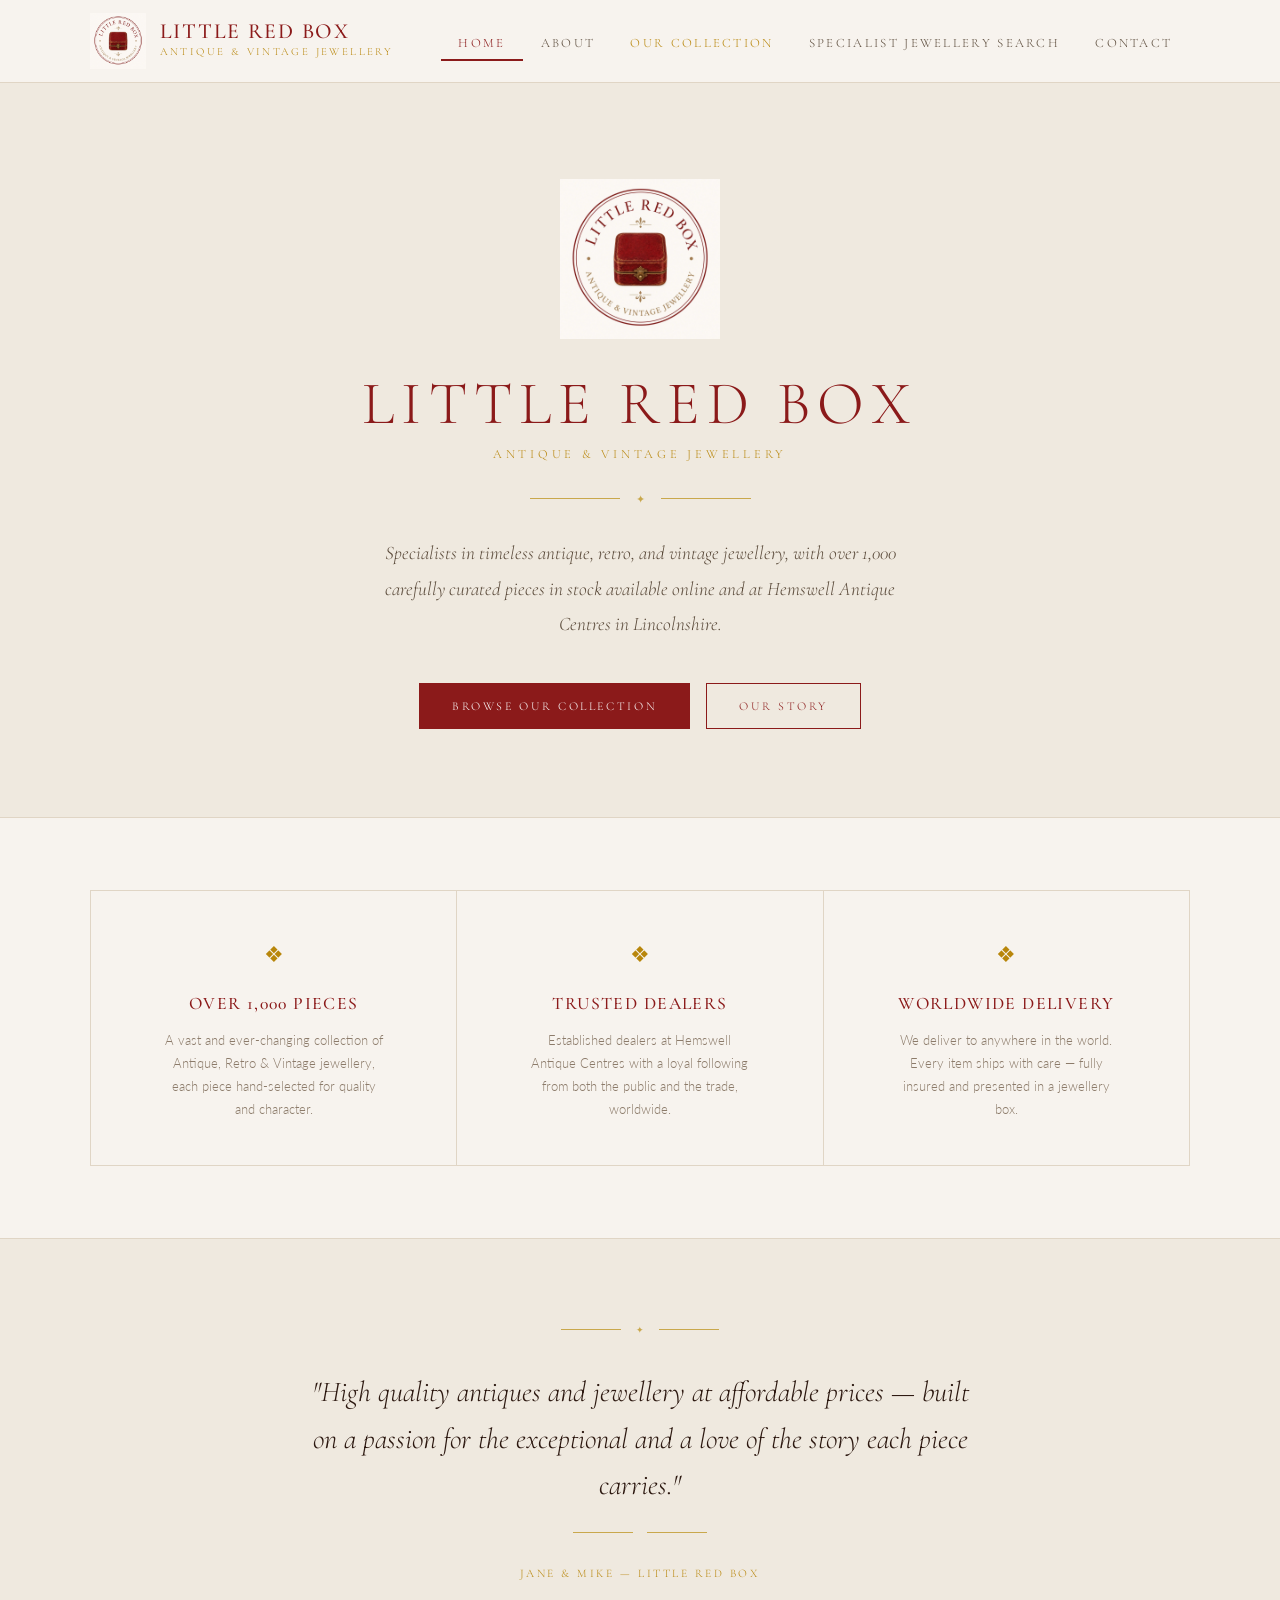
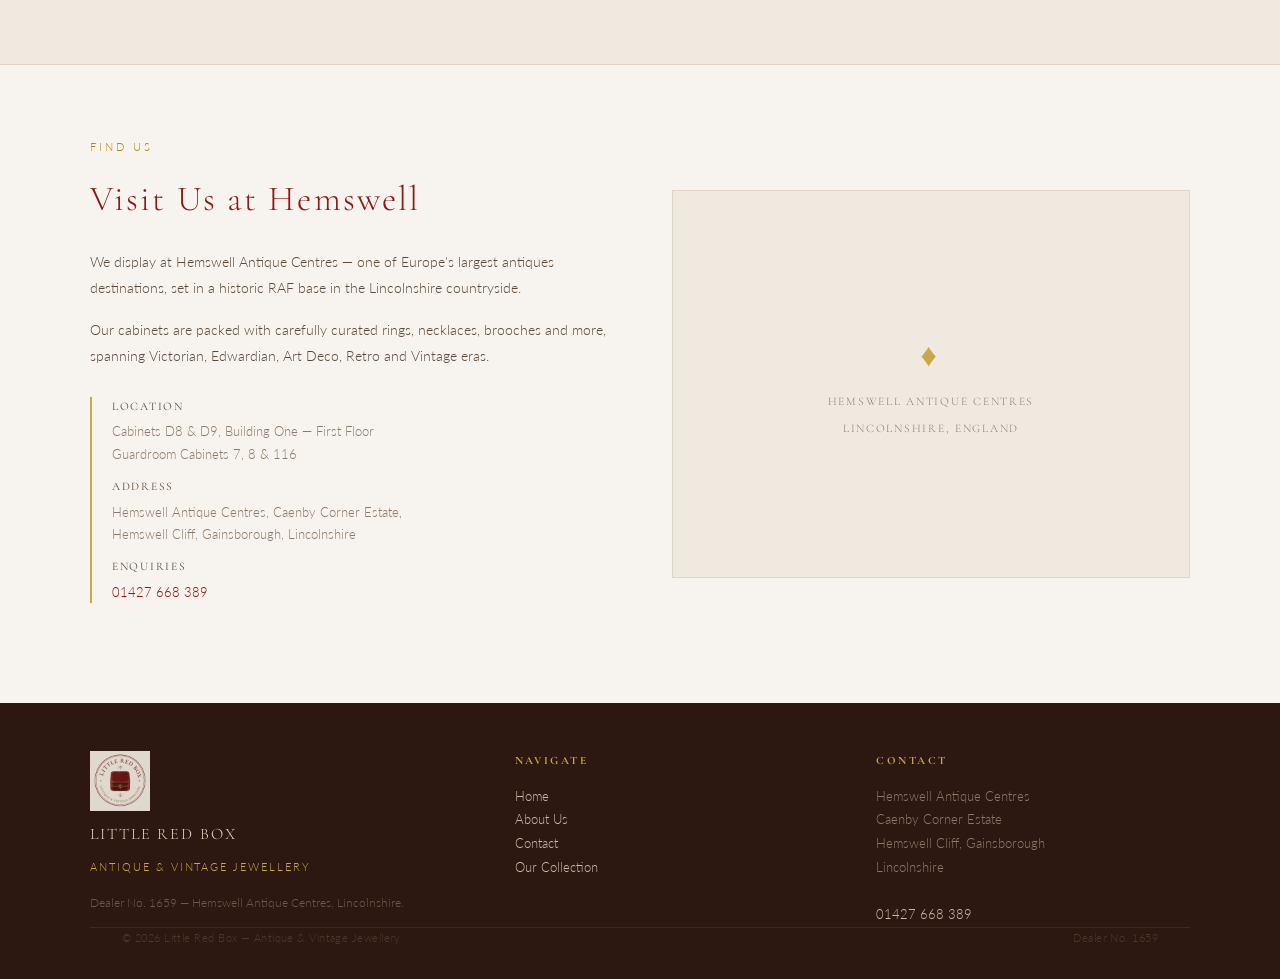
==== index.html @ 343668e8 "Add Our Collection page and update nav links Adds collection.html as an intermediate page that links" ====
<!DOCTYPE html>
<html lang="en">
<head>
  <meta charset="UTF-8">
  <meta name="viewport" content="width=device-width, initial-scale=1.0">
  <title>Little Red Box — Antique &amp; Vintage Jewellery</title>
  <link rel="preconnect" href="https://fonts.googleapis.com">
  <link rel="preconnect" href="https://fonts.gstatic.com" crossorigin>
  <link href="https://fonts.googleapis.com/css2?family=Cormorant+Garamond:ital,wght@0,300;0,400;0,500;0,600;1,300;1,400;1,500&family=Lato:wght@300;400&display=swap" rel="stylesheet">
  <link rel="stylesheet" href="styles.css">
  <style>
    /* ── HOME-SPECIFIC ── */
    .hero {
      background-color: var(--parchment);
      border-bottom: 1px solid var(--border);
      text-align: center;
      padding: 6rem 2rem 5.5rem;
      display: flex;
      flex-direction: column;
      align-items: center;
    }

    .hero-logo {
      height: 160px;
      width: 160px;
      object-fit: contain;
      margin-bottom: 2rem;
    }

    .hero h1 {
      font-family: 'Cormorant Garamond', serif;
      font-size: clamp(2.2rem, 6vw, 3.8rem);
      font-weight: 300;
      color: var(--crimson);
      letter-spacing: 0.12em;
      text-transform: uppercase;
      line-height: 1.1;
      margin-bottom: 0.4rem;
    }

    .hero-sub {
      font-family: 'Cormorant Garamond', serif;
      font-size: 0.78rem;
      letter-spacing: 0.3em;
      text-transform: uppercase;
      color: var(--gold);
      margin-bottom: 1.5rem;
    }

    .hero-ornament {
      display: flex;
      align-items: center;
      gap: 1rem;
      color: var(--gold-l);
      margin-bottom: 1.75rem;
    }

    .hero-ornament::before,
    .hero-ornament::after {
      content: '';
      display: block;
      width: 90px;
      height: 1px;
      background-color: var(--gold-l);
    }

    .hero-ornament span { font-size: 0.7rem; }

    .hero-lead {
      font-family: 'Cormorant Garamond', serif;
      font-style: italic;
      font-size: clamp(1.05rem, 2.5vw, 1.2rem);
      color: var(--text-mid);
      max-width: 520px;
      line-height: 1.85;
      margin-bottom: 2.5rem;
    }

    .hero-cta {
      display: flex;
      gap: 1rem;
      flex-wrap: wrap;
      justify-content: center;
    }

    /* ── PILLARS ── */
    .pillars {
      padding: 4.5rem 2rem;
      border-bottom: 1px solid var(--border);
    }

    .pillars-grid {
      max-width: 1100px;
      margin: 0 auto;
      display: grid;
      grid-template-columns: repeat(3, 1fr);
      gap: 1px;
      background-color: var(--border);
      border: 1px solid var(--border);
    }

    .pillar {
      background-color: var(--cream);
      text-align: center;
      padding: 2.75rem 2rem;
    }

    .pillar-icon {
      font-size: 1.4rem;
      color: var(--gold);
      margin-bottom: 1rem;
      display: block;
    }

    .pillar h3 {
      font-family: 'Cormorant Garamond', serif;
      font-size: 1.1rem;
      font-weight: 500;
      letter-spacing: 0.08em;
      text-transform: uppercase;
      color: var(--crimson);
      margin-bottom: 0.6rem;
    }

    .pillar p {
      font-size: 0.82rem;
      color: var(--text-light);
      line-height: 1.75;
      max-width: 220px;
      margin: 0 auto;
    }

    /* ── QUOTE ── */
    .quote-section {
      padding: 5rem 2rem;
      text-align: center;
      background-color: var(--parchment);
      border-bottom: 1px solid var(--border);
    }

    .quote-section blockquote {
      font-family: 'Cormorant Garamond', serif;
      font-style: italic;
      font-size: clamp(1.3rem, 3vw, 1.8rem);
      font-weight: 300;
      color: var(--text-dark);
      max-width: 680px;
      margin: 0 auto 1.25rem;
      line-height: 1.6;
    }

    .quote-section cite {
      font-family: 'Cormorant Garamond', serif;
      font-size: 0.72rem;
      letter-spacing: 0.22em;
      text-transform: uppercase;
      color: var(--gold);
      font-style: normal;
    }

    /* ── VISIT ── */
    .visit-section {
      padding: 4.5rem 2rem;
    }

    .visit-inner {
      max-width: 1100px;
      margin: 0 auto;
      display: grid;
      grid-template-columns: 1fr 1fr;
      gap: 4rem;
      align-items: center;
    }

    .visit-text .eyebrow {
      font-size: 0.68rem;
      letter-spacing: 0.28em;
      text-transform: uppercase;
      color: var(--gold);
      margin-bottom: 0.75rem;
    }

    .visit-text h2 {
      font-family: 'Cormorant Garamond', serif;
      font-size: clamp(1.6rem, 3vw, 2.2rem);
      font-weight: 300;
      color: var(--crimson);
      letter-spacing: 0.06em;
      margin-bottom: 1.25rem;
    }

    .visit-text p {
      font-size: 0.88rem;
      color: var(--text-mid);
      line-height: 1.85;
      margin-bottom: 1rem;
    }

    .visit-text p:last-of-type { margin-bottom: 1.75rem; }

    .visit-details {
      border-left: 2px solid var(--gold-l);
      padding-left: 1.25rem;
      margin-top: 1.5rem;
    }

    .visit-details p {
      font-size: 0.82rem;
      color: var(--text-light);
      margin-bottom: 0;
      line-height: 1.7;
    }

    .visit-details strong {
      font-weight: 400;
      color: var(--text-mid);
      display: block;
      font-family: 'Cormorant Garamond', serif;
      font-size: 0.72rem;
      letter-spacing: 0.15em;
      text-transform: uppercase;
      margin-bottom: 0.25rem;
    }

    .visit-map-placeholder {
      background-color: var(--parchment);
      border: 1px solid var(--border);
      aspect-ratio: 4 / 3;
      display: flex;
      flex-direction: column;
      align-items: center;
      justify-content: center;
      gap: 0.5rem;
    }

    .visit-map-placeholder span {
      font-family: 'Cormorant Garamond', serif;
      font-size: 0.72rem;
      letter-spacing: 0.15em;
      text-transform: uppercase;
      color: var(--text-light);
    }

    .visit-map-placeholder .map-icon { font-size: 2rem; color: var(--gold-l); }

    @media (max-width: 820px) {
      .pillars-grid { grid-template-columns: 1fr; }
      .visit-inner { grid-template-columns: 1fr; gap: 2rem; }
    }
  </style>
</head>
<body>

  <!-- ══ HEADER ══ -->
  <header class="site-header">
    <div class="header-inner">
      <a href="index.html" class="header-logo">
        <img src="assets/logo.png" alt="Little Red Box">
        <div class="header-logo-text">
          <span class="brand">Little Red Box</span>
          <span class="tagline">Antique &amp; Vintage Jewellery</span>
        </div>
      </a>
      <nav>
        <ul class="header-nav">
          <li><a href="index.html" class="active">Home</a></li>
          <li><a href="about.html">About</a></li>
          <li><a href="collection.html" class="nav-collection">Our Collection</a></li>
          <li><a href="search.html">Specialist Jewellery Search</a></li>
          <li><a href="contact.html">Contact</a></li>
        </ul>
      </nav>
    </div>
  </header>

  <!-- ══ MAIN ══ -->
  <main>

    <!-- Hero -->
    <section class="hero">
      <img src="assets/logo.png" alt="Little Red Box" class="hero-logo">
      <h1>Little Red Box</h1>
      <p class="hero-sub">Antique &amp; Vintage Jewellery</p>
      <div class="hero-ornament"><span>&#10022;</span></div>
      <p class="hero-lead">Specialists in timeless antique, retro, and vintage jewellery, with over 1,000 carefully curated pieces in stock available online and at Hemswell Antique Centres in Lincolnshire.</p>
      <div class="hero-cta">
        <a href="https://www.hemswell-antiques.com/dealers/j-a-m-antiques-and-j-a-m-jewellery.html" target="_blank" rel="noopener" class="btn btn-primary">Browse Our Collection</a>
        <a href="about.html" class="btn btn-outline">Our Story</a>
      </div>
    </section>

    <!-- Pillars -->
    <section class="pillars">
      <div class="pillars-grid">
        <div class="pillar">
          <span class="pillar-icon">&#10070;</span>
          <h3>Over 1,000 Pieces</h3>
          <p>A vast and ever-changing collection of Antique, Retro &amp; Vintage jewellery, each piece hand-selected for quality and character.</p>
        </div>
        <div class="pillar">
          <span class="pillar-icon">&#10070;</span>
          <h3>Trusted Dealers</h3>
          <p>Established dealers at Hemswell Antique Centres with a loyal following from both the public and the trade, worldwide.</p>
        </div>
        <div class="pillar">
          <span class="pillar-icon">&#10070;</span>
          <h3>Worldwide Delivery</h3>
          <p>We deliver to anywhere in the world. Every item ships with care — fully insured and presented in a jewellery box.</p>
        </div>
      </div>
    </section>

    <!-- Quote -->
    <section class="quote-section">
      <div class="ornament" style="margin-bottom:2rem;"><span>&#10022;</span></div>
      <blockquote>"High quality antiques and jewellery at affordable prices — built on a passion for the exceptional and a love of the story each piece carries."</blockquote>
      <div class="ornament" style="margin:1.5rem auto;"></div>
      <cite>Jane &amp; Mike — Little Red Box</cite>
    </section>

    <!-- Visit -->
    <section class="visit-section">
      <div class="visit-inner">
        <div class="visit-text">
          <p class="eyebrow">Find Us</p>
          <h2>Visit Us at Hemswell</h2>
          <p>We display at Hemswell Antique Centres — one of Europe's largest antiques destinations, set in a historic RAF base in the Lincolnshire countryside.</p>
          <p>Our cabinets are packed with carefully curated rings, necklaces, brooches and more, spanning Victorian, Edwardian, Art Deco, Retro and Vintage eras.</p>
          <div class="visit-details">
            <p><strong>Location</strong>Cabinets D8 &amp; D9, Building One — First Floor<br>Guardroom Cabinets 7, 8 &amp; 116</p>
            <p style="margin-top:0.75rem;"><strong>Address</strong>Hemswell Antique Centres, Caenby Corner Estate,<br>Hemswell Cliff, Gainsborough, Lincolnshire</p>
            <p style="margin-top:0.75rem;"><strong>Enquiries</strong><a href="tel:01427668389" style="color:var(--crimson);text-decoration:none;">01427 668 389</a></p>
          </div>
        </div>
        <div class="visit-map-placeholder">
          <span class="map-icon">&#9830;</span>
          <span>Hemswell Antique Centres</span>
          <span>Lincolnshire, England</span>
        </div>
      </div>
    </section>

  </main>

  <!-- ══ FOOTER ══ -->
  <footer class="site-footer">
    <div class="footer-inner">
      <div class="footer-logo-col">
        <img src="assets/logo.png" alt="Little Red Box">
        <span class="f-brand">Little Red Box</span>
        <span class="f-tag">Antique &amp; Vintage Jewellery</span>
        <p class="f-copy">Dealer No. 1659 — Hemswell Antique Centres, Lincolnshire.</p>
      </div>
      <div class="footer-col">
        <h4>Navigate</h4>
        <p>
          <a href="index.html">Home</a><br>
          <a href="about.html">About Us</a><br>
          <a href="contact.html">Contact</a><br>
          <a href="collection.html">Our Collection</a>
        </p>
      </div>
      <div class="footer-col">
        <h4>Contact</h4>
        <address>
          Hemswell Antique Centres<br>
          Caenby Corner Estate<br>
          Hemswell Cliff, Gainsborough<br>
          Lincolnshire<br><br>
          <a href="tel:01427668389">01427 668 389</a>
        </address>
      </div>
    </div>
    <div class="footer-bottom container">
      <span>© 2026 Little Red Box — Antique &amp; Vintage Jewellery</span>
      <span>Dealer No. 1659</span>
    </div>
  </footer>

</body>
</html>
---- styles.css ----
/* ─── RESET & TOKENS ──────────────────────────────── */
*, *::before, *::after { box-sizing: border-box; margin: 0; padding: 0; }

:root {
  --crimson:    #8B1A1A;
  --crimson-d:  #6A1212;
  --gold:       #B8860B;
  --gold-l:     #C9A84C;
  --cream:      #F7F3EE;
  --parchment:  #EFE9DF;
  --card-bg:    #FDFAF6;
  --border:     #E0D5C5;
  --text-dark:  #2C1810;
  --text-mid:   #5A4A3A;
  --text-light: #8C7B6A;
}

html { scroll-behavior: smooth; }

body {
  font-family: 'Lato', sans-serif;
  font-weight: 300;
  background-color: var(--cream);
  color: var(--text-dark);
  line-height: 1.7;
  min-height: 100vh;
  display: flex;
  flex-direction: column;
}

main { flex: 1; }

/* ─── HEADER ──────────────────────────────────────── */
.site-header {
  background-color: var(--cream);
  border-bottom: 1px solid var(--border);
  position: sticky;
  top: 0;
  z-index: 100;
  padding: 0 2rem;
}

.header-inner {
  max-width: 1100px;
  margin: 0 auto;
  display: flex;
  align-items: center;
  justify-content: space-between;
  gap: 2rem;
  padding: 0.8rem 0;
}

.header-logo {
  display: flex;
  align-items: center;
  gap: 0.85rem;
  text-decoration: none;
  flex-shrink: 0;
}

.header-logo img {
  height: 56px;
  width: 56px;
  object-fit: contain;
}

.header-logo-text .brand {
  display: block;
  font-family: 'Cormorant Garamond', serif;
  font-size: 1.35rem;
  font-weight: 500;
  letter-spacing: 0.08em;
  color: var(--crimson);
  text-transform: uppercase;
  line-height: 1.1;
}

.header-logo-text .tagline {
  display: block;
  font-family: 'Cormorant Garamond', serif;
  font-size: 0.68rem;
  letter-spacing: 0.22em;
  color: var(--gold);
  text-transform: uppercase;
}

.header-nav {
  display: flex;
  list-style: none;
  gap: 0;
}

.header-nav a {
  font-family: 'Cormorant Garamond', serif;
  font-size: 0.8rem;
  letter-spacing: 0.18em;
  text-transform: uppercase;
  color: var(--text-mid);
  text-decoration: none;
  padding: 0.5rem 1.1rem;
  border-bottom: 2px solid transparent;
  transition: color 0.2s, border-color 0.2s;
  white-space: nowrap;
}

.header-nav a:hover,
.header-nav a.active {
  color: var(--crimson);
  border-bottom-color: var(--crimson);
}

.header-nav a.nav-collection {
  color: var(--gold);
}

.header-nav a.nav-collection:hover {
  color: var(--crimson);
  border-bottom-color: var(--crimson);
}

/* ─── PAGE HEADER (inner pages) ───────────────────── */
.page-header {
  background-color: var(--parchment);
  border-bottom: 1px solid var(--border);
  text-align: center;
  padding: 3.5rem 2rem 3rem;
}

.page-header .eyebrow {
  font-size: 0.68rem;
  letter-spacing: 0.28em;
  text-transform: uppercase;
  color: var(--gold);
  margin-bottom: 0.6rem;
}

.page-header h1 {
  font-family: 'Cormorant Garamond', serif;
  font-size: clamp(1.8rem, 4vw, 2.8rem);
  font-weight: 300;
  color: var(--crimson);
  letter-spacing: 0.08em;
  text-transform: uppercase;
  margin-bottom: 0.75rem;
}

.ornament {
  display: flex;
  align-items: center;
  justify-content: center;
  gap: 0.9rem;
  color: var(--gold-l);
  margin: 0.25rem 0;
}

.ornament::before,
.ornament::after {
  content: '';
  display: block;
  width: 60px;
  height: 1px;
  background-color: var(--gold-l);
}

.ornament span { font-size: 0.55rem; letter-spacing: 0.05em; }

/* ─── FOOTER ──────────────────────────────────────── */
.site-footer {
  background-color: var(--text-dark);
  color: #C9BAA8;
  padding: 3rem 2rem 2rem;
  margin-top: auto;
}

.footer-inner {
  max-width: 1100px;
  margin: 0 auto;
  display: grid;
  grid-template-columns: 1.2fr 1fr 1fr;
  gap: 3rem;
}

.footer-logo-col { display: flex; flex-direction: column; gap: 0.6rem; }

.footer-logo-col img {
  height: 60px;
  width: 60px;
  object-fit: contain;
  filter: brightness(0.85) sepia(0.15);
}

.footer-logo-col .f-brand {
  font-family: 'Cormorant Garamond', serif;
  font-size: 1rem;
  letter-spacing: 0.12em;
  text-transform: uppercase;
  color: #E8D8C4;
}

.footer-logo-col .f-tag {
  font-size: 0.68rem;
  letter-spacing: 0.18em;
  text-transform: uppercase;
  color: var(--gold-l);
}

.footer-logo-col .f-copy {
  font-size: 0.78rem;
  color: #6A5A4A;
  margin-top: 0.4rem;
  line-height: 1.7;
}

.footer-col h4 {
  font-family: 'Cormorant Garamond', serif;
  font-size: 0.7rem;
  letter-spacing: 0.22em;
  text-transform: uppercase;
  color: var(--gold-l);
  margin-bottom: 0.9rem;
}

.footer-col p,
.footer-col address {
  font-style: normal;
  font-size: 0.8rem;
  line-height: 1.85;
  color: #8A7A6A;
}

.footer-col a {
  color: #C9BAA8;
  text-decoration: none;
  transition: color 0.2s;
}

.footer-col a:hover { color: var(--gold-l); }

.footer-bottom {
  max-width: 1100px;
  margin: 2rem auto 0;
  padding-top: 1.25rem;
  border-top: 1px solid #3A2A1A;
  display: flex;
  align-items: center;
  justify-content: space-between;
  font-size: 0.7rem;
  color: #4A3A2A;
  letter-spacing: 0.04em;
}

/* ─── UTILITIES ───────────────────────────────────── */
.container {
  max-width: 1100px;
  margin: 0 auto;
  padding: 0 2rem;
}

.btn {
  display: inline-block;
  font-family: 'Cormorant Garamond', serif;
  font-size: 0.75rem;
  letter-spacing: 0.22em;
  text-transform: uppercase;
  text-decoration: none;
  padding: 0.75rem 2rem;
  border: 1px solid currentColor;
  transition: background 0.25s, color 0.25s;
  cursor: pointer;
}

.btn-primary {
  color: #fff;
  background-color: var(--crimson);
  border-color: var(--crimson);
}

.btn-primary:hover {
  background-color: var(--crimson-d);
  border-color: var(--crimson-d);
}

.btn-outline {
  color: var(--crimson);
  background-color: transparent;
  border-color: var(--crimson);
}

.btn-outline:hover {
  background-color: var(--crimson);
  color: #fff;
}

.btn-gold {
  color: var(--gold);
  background-color: transparent;
  border-color: var(--gold-l);
}

.btn-gold:hover {
  background-color: var(--gold);
  color: #fff;
  border-color: var(--gold);
}

/* ─── RESPONSIVE ──────────────────────────────────── */
@media (max-width: 820px) {
  .footer-inner { grid-template-columns: 1fr 1fr; }
}

@media (max-width: 600px) {
  .header-inner { flex-wrap: wrap; gap: 0.75rem; }
  .header-nav { overflow-x: auto; width: 100%; }
  .header-nav a { padding: 0.4rem 0.75rem; font-size: 0.72rem; }
  .footer-inner { grid-template-columns: 1fr; gap: 2rem; }
  .footer-bottom { flex-direction: column; gap: 0.5rem; text-align: center; }
}
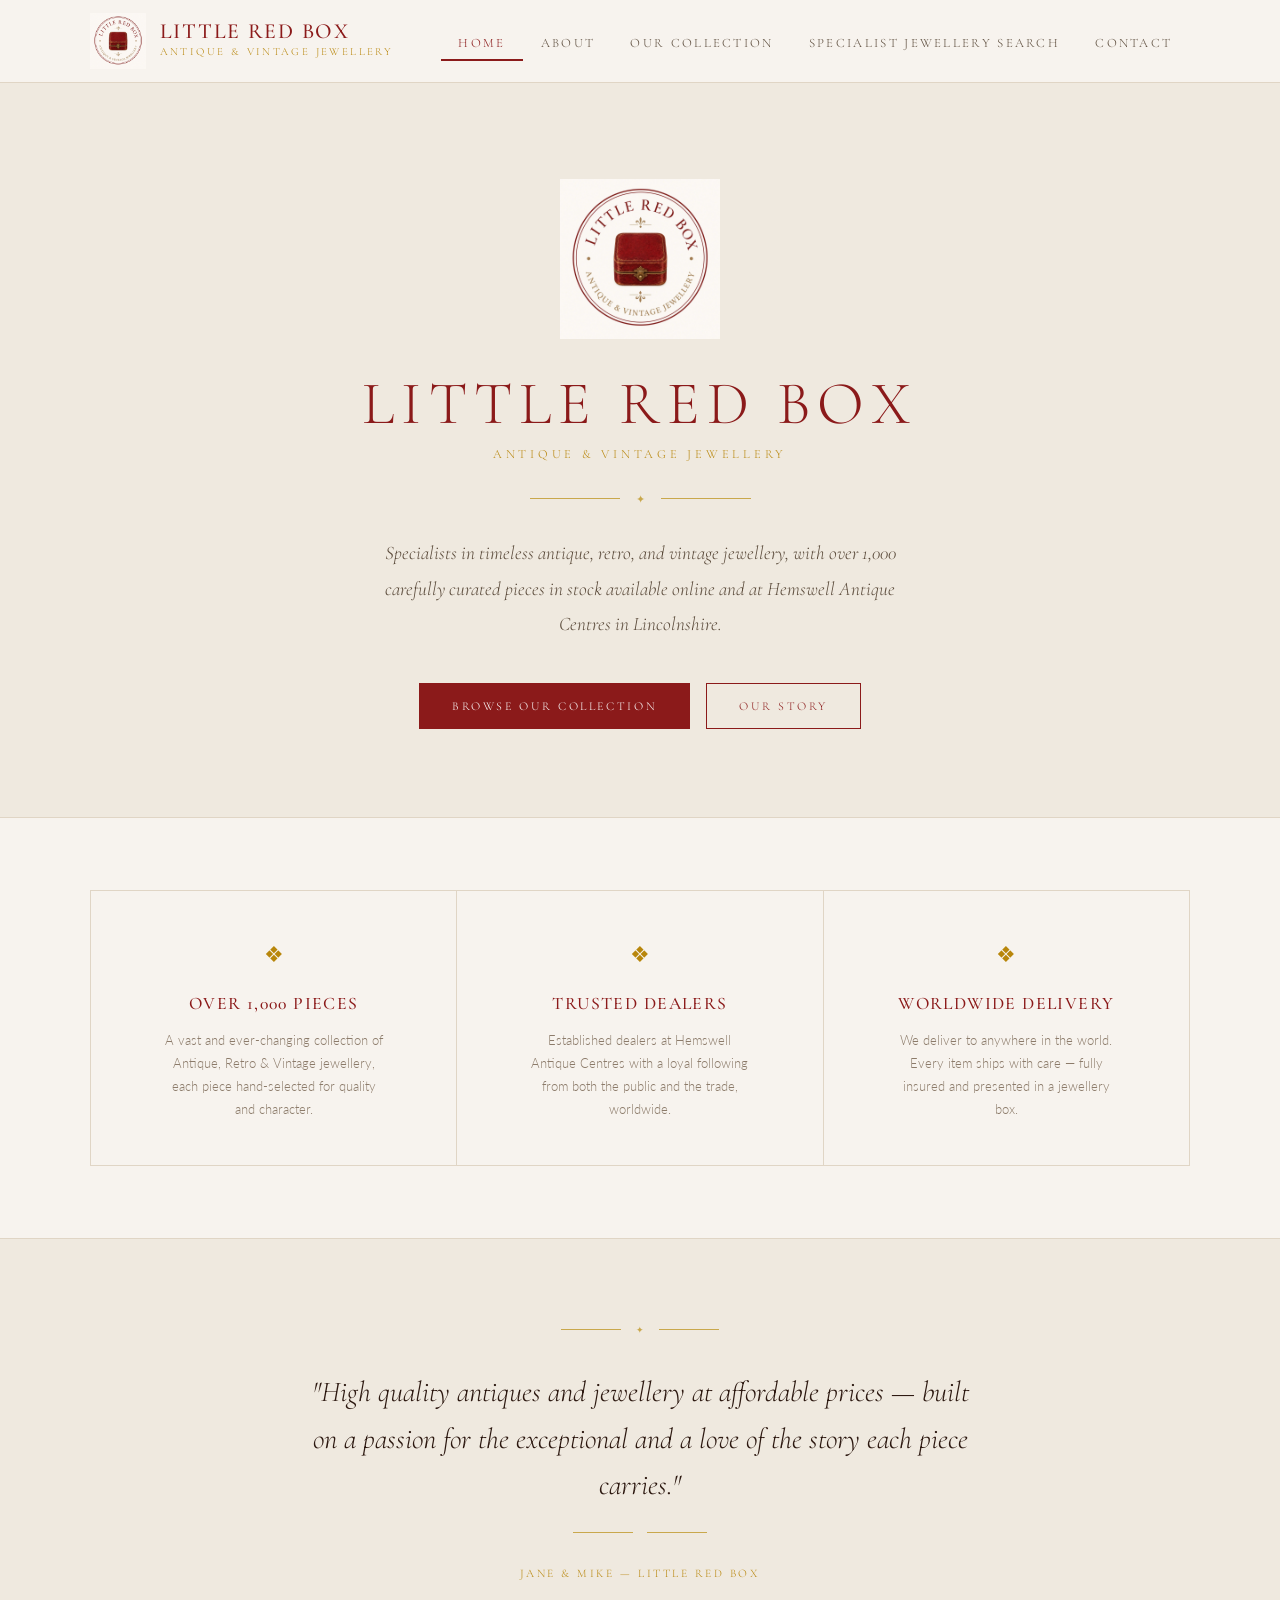
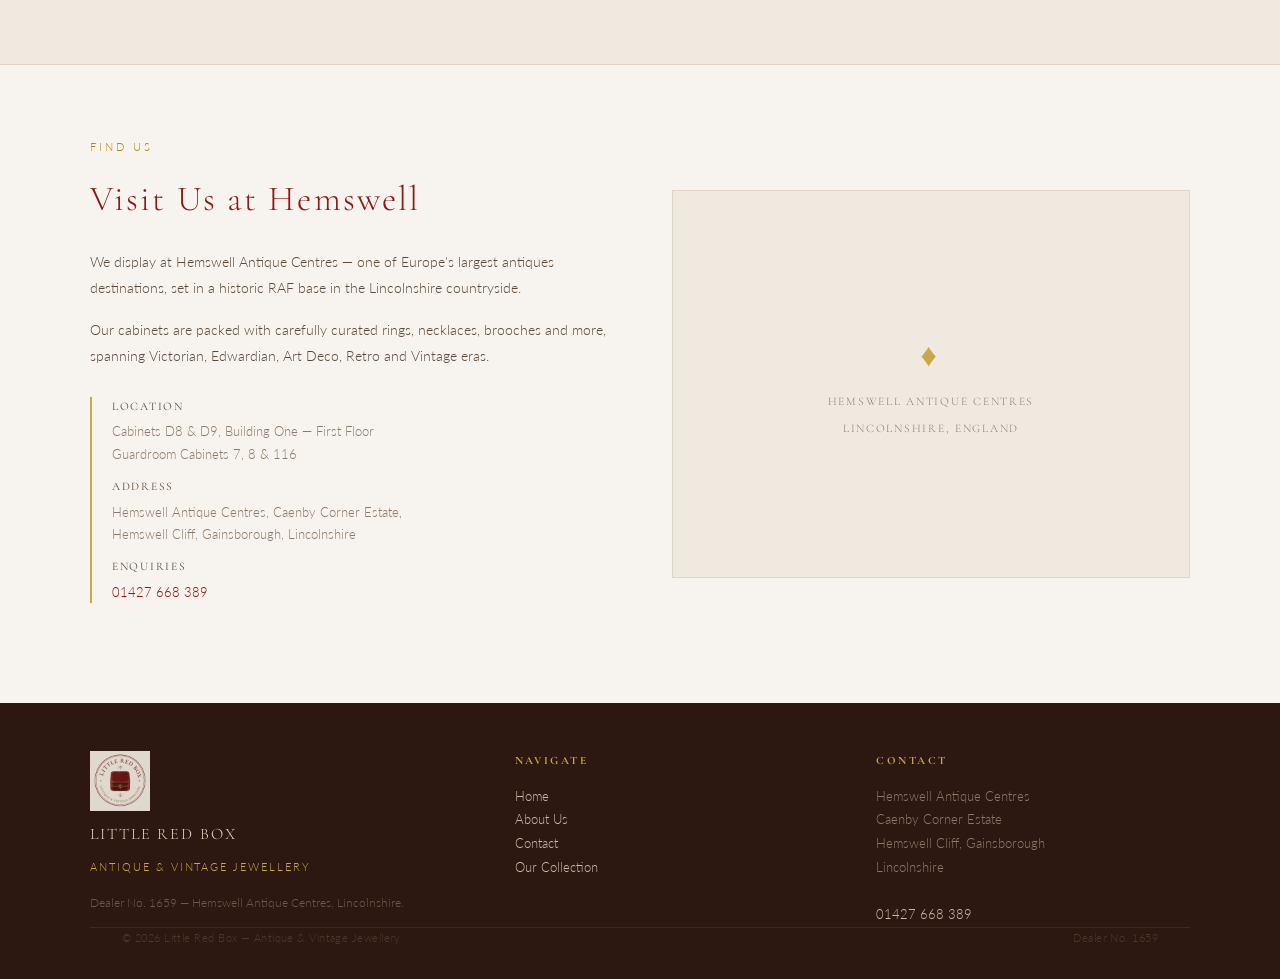
==== commit e64d6937: "Add hamburger menu for screens below 900px Hamburger button slides the nav down from the header with" ====
--- a/index.html
+++ b/index.html
@@ -261,6 +261,7 @@
           <span class="tagline">Antique &amp; Vintage Jewellery</span>
         </div>
       </a>
+      <button class="nav-toggle" aria-label="Toggle menu" aria-expanded="false"><span></span><span></span><span></span></button>
       <nav>
         <ul class="header-nav">
           <li><a href="index.html" class="active">Home</a></li>
@@ -377,5 +378,6 @@
     </div>
   </footer>
 
+  <script src="main.js"></script>
 </body>
 </html>
--- a/styles.css
+++ b/styles.css
@@ -109,14 +109,6 @@
   border-bottom-color: var(--crimson);
 }
 
-.header-nav a.nav-collection {
-  color: var(--gold);
-}
-
-.header-nav a.nav-collection:hover {
-  color: var(--crimson);
-  border-bottom-color: var(--crimson);
-}
 
 /* ─── PAGE HEADER (inner pages) ───────────────────── */
 .page-header {
@@ -309,9 +301,79 @@
 }
 
 @media (max-width: 600px) {
-  .header-inner { flex-wrap: wrap; gap: 0.75rem; }
-  .header-nav { overflow-x: auto; width: 100%; }
-  .header-nav a { padding: 0.4rem 0.75rem; font-size: 0.72rem; }
   .footer-inner { grid-template-columns: 1fr; gap: 2rem; }
   .footer-bottom { flex-direction: column; gap: 0.5rem; text-align: center; }
 }
+
+/* ─── HAMBURGER / MOBILE NAV ──────────────────────── */
+.nav-toggle {
+  display: none;
+  flex-direction: column;
+  justify-content: center;
+  gap: 6px;
+  background: none;
+  border: none;
+  cursor: pointer;
+  padding: 0.3rem;
+}
+
+.nav-toggle span {
+  display: block;
+  width: 22px;
+  height: 1px;
+  background-color: var(--text-dark);
+  transition: transform 0.3s ease, opacity 0.3s ease;
+}
+
+.site-header.nav-open .nav-toggle span:nth-child(1) {
+  transform: translateY(7px) rotate(45deg);
+}
+.site-header.nav-open .nav-toggle span:nth-child(2) {
+  opacity: 0;
+  transform: scaleX(0);
+}
+.site-header.nav-open .nav-toggle span:nth-child(3) {
+  transform: translateY(-7px) rotate(-45deg);
+}
+
+@media (max-width: 899px) {
+  .nav-toggle { display: flex; }
+
+  .header-inner { flex-wrap: wrap; align-items: center; }
+
+  .site-header nav {
+    flex: 0 0 100%;
+    max-height: 0;
+    overflow: hidden;
+    transition: max-height 0.35s ease, border-color 0.1s;
+    border-top: 1px solid transparent;
+  }
+
+  .site-header.nav-open nav {
+    max-height: 500px;
+    border-top-color: var(--border);
+  }
+
+  .header-nav {
+    flex-direction: column;
+    width: 100%;
+    padding: 0.5rem 0;
+  }
+
+  .header-nav li { width: 100%; }
+
+  .header-nav a {
+    display: block;
+    padding: 0.85rem 1.5rem;
+    border-bottom: 1px solid var(--border);
+    font-size: 0.78rem;
+  }
+
+  .header-nav li:last-child a { border-bottom: none; }
+
+  .header-nav a:hover,
+  .header-nav a.active {
+    background-color: var(--parchment);
+    border-bottom-color: var(--border);
+  }
+}
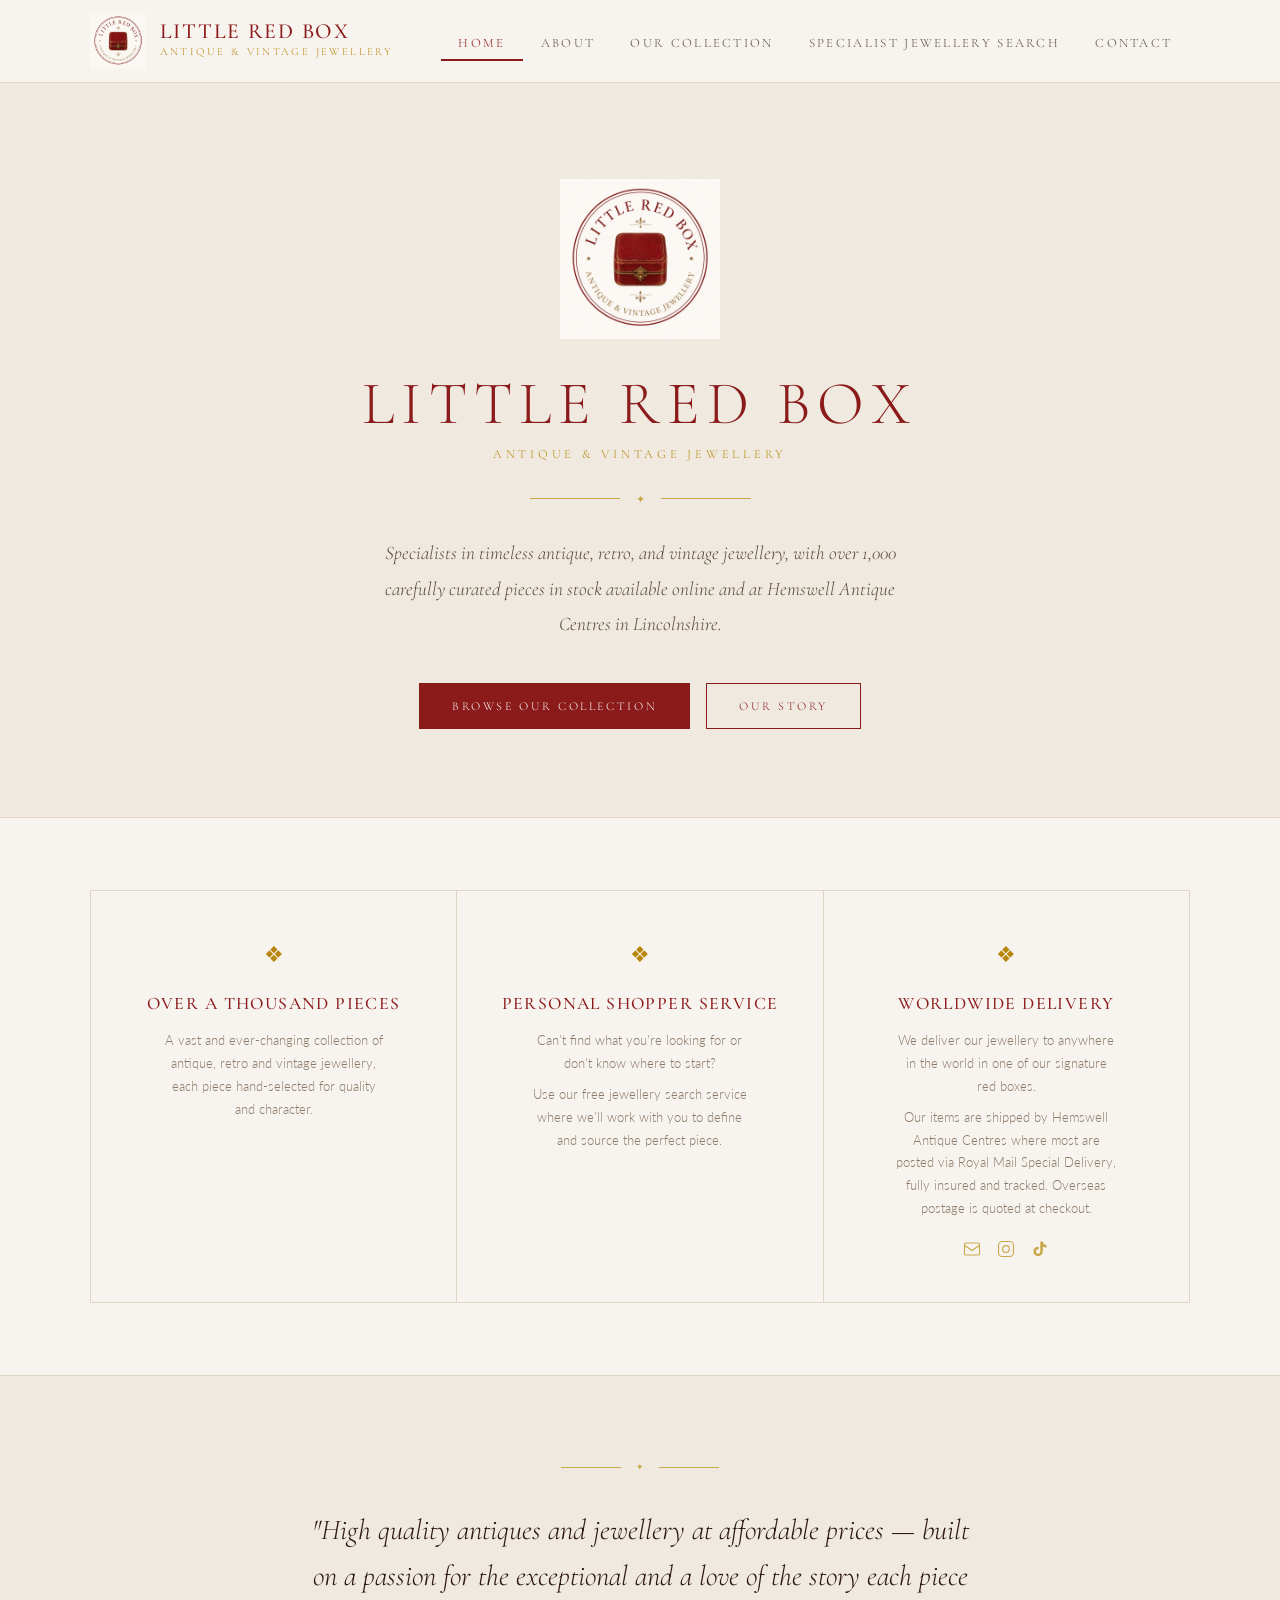
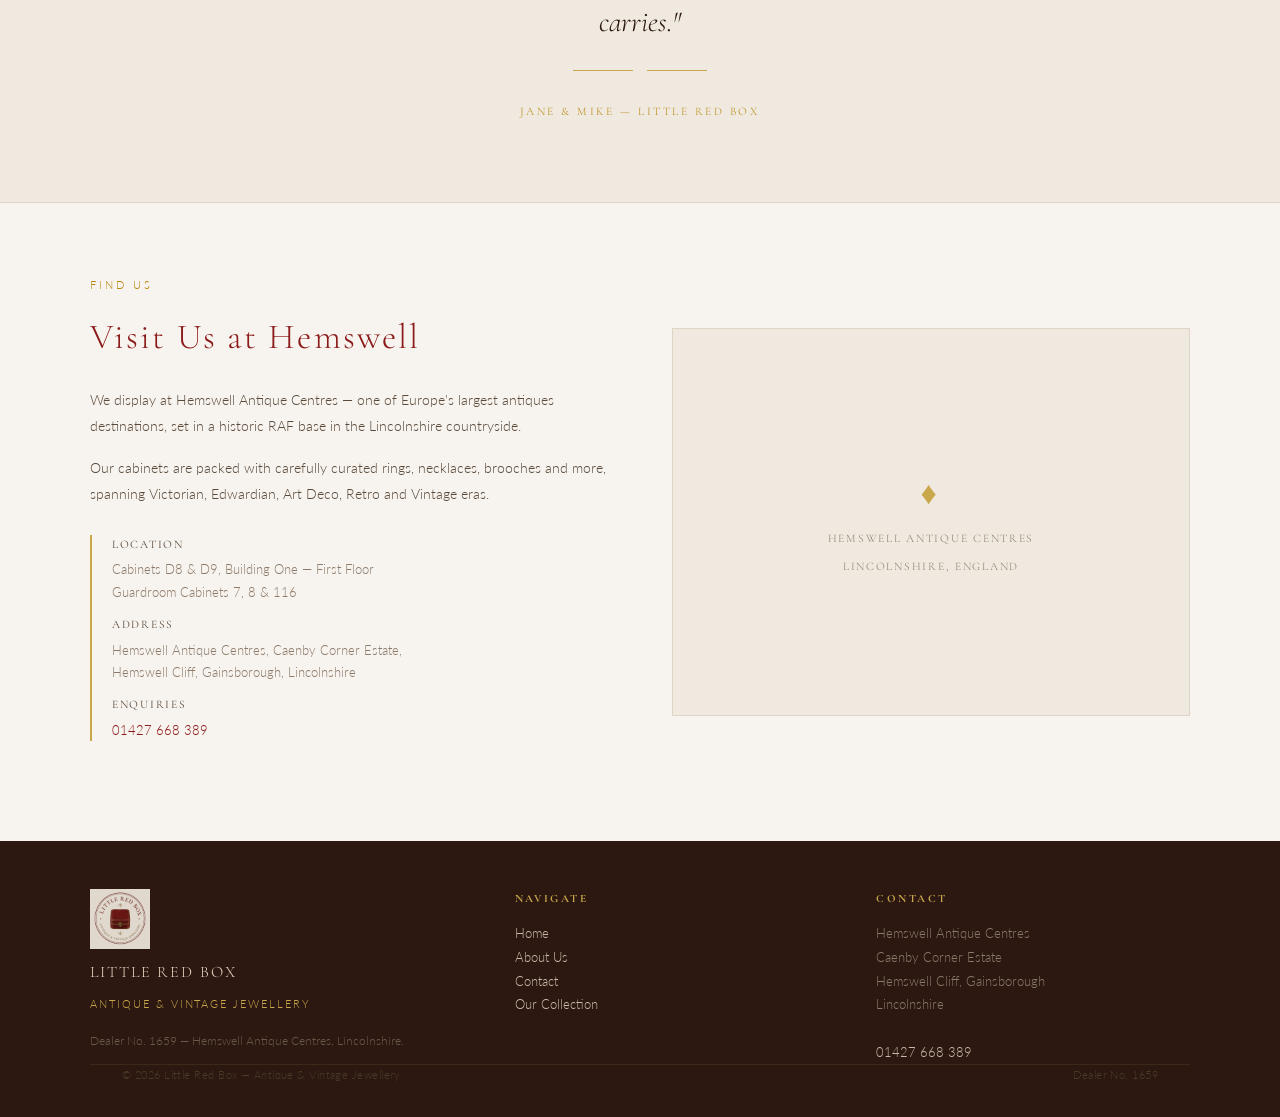
==== commit 10a12d25: "Update home page pillar box copy and add social icons to box 3 Replaces Trusted Dealers with Persona" ====
--- a/index.html
+++ b/index.html
@@ -127,7 +127,27 @@
       color: var(--text-light);
       line-height: 1.75;
       max-width: 220px;
-      margin: 0 auto;
+      margin: 0 auto 0.5rem;
+    }
+
+    .pillar-social {
+      display: flex;
+      justify-content: center;
+      gap: 1rem;
+      margin-top: 1.25rem;
+    }
+
+    .pillar-social a {
+      color: var(--gold-l);
+      transition: color 0.2s;
+      line-height: 0;
+    }
+
+    .pillar-social a:hover { color: var(--crimson); }
+
+    .pillar-social svg {
+      width: 18px;
+      height: 18px;
     }
 
     /* ── QUOTE ── */
@@ -295,18 +315,31 @@
       <div class="pillars-grid">
         <div class="pillar">
           <span class="pillar-icon">&#10070;</span>
-          <h3>Over 1,000 Pieces</h3>
-          <p>A vast and ever-changing collection of Antique, Retro &amp; Vintage jewellery, each piece hand-selected for quality and character.</p>
+          <h3>Over A Thousand Pieces</h3>
+          <p>A vast and ever-changing collection of antique, retro and vintage jewellery, each piece hand-selected for quality and character.</p>
         </div>
         <div class="pillar">
           <span class="pillar-icon">&#10070;</span>
-          <h3>Trusted Dealers</h3>
-          <p>Established dealers at Hemswell Antique Centres with a loyal following from both the public and the trade, worldwide.</p>
+          <h3>Personal Shopper Service</h3>
+          <p>Can't find what you're looking for or don't know where to start?</p>
+          <p>Use our free jewellery search service where we'll work with you to define and source the perfect piece.</p>
         </div>
         <div class="pillar">
           <span class="pillar-icon">&#10070;</span>
           <h3>Worldwide Delivery</h3>
-          <p>We deliver to anywhere in the world. Every item ships with care — fully insured and presented in a jewellery box.</p>
+          <p>We deliver our jewellery to anywhere in the world in one of our signature red boxes.</p>
+          <p>Our items are shipped by Hemswell Antique Centres where most are posted via Royal Mail Special Delivery, fully insured and tracked. Overseas postage is quoted at checkout.</p>
+          <div class="pillar-social">
+            <a href="contact.html" aria-label="Contact us">
+              <svg xmlns="http://www.w3.org/2000/svg" viewBox="0 0 24 24" fill="none" stroke="currentColor" stroke-width="1.5" stroke-linecap="round" stroke-linejoin="round"><rect x="2" y="4" width="20" height="16" rx="2"/><path d="M2 7l10 7 10-7"/></svg>
+            </a>
+            <a href="https://www.instagram.com/little.red.box.jewellery?igsh=c3V3YnBmN3FnaTFx" target="_blank" rel="noopener" aria-label="Instagram">
+              <svg xmlns="http://www.w3.org/2000/svg" viewBox="0 0 24 24" fill="none" stroke="currentColor" stroke-width="1.5" stroke-linecap="round" stroke-linejoin="round"><rect x="2" y="2" width="20" height="20" rx="5" ry="5"/><circle cx="12" cy="12" r="4.5"/><circle cx="17.5" cy="6.5" r="0.5" fill="currentColor" stroke="none"/></svg>
+            </a>
+            <a href="https://www.tiktok.com/@little.red.box.jewellery?_r=1&_t=ZN-96BzA6Npfcc" target="_blank" rel="noopener" aria-label="TikTok">
+              <svg xmlns="http://www.w3.org/2000/svg" viewBox="0 0 24 24" fill="currentColor"><path d="M19.59 6.69a4.83 4.83 0 01-3.77-4.25V2h-3.45v13.67a2.89 2.89 0 01-2.88 2.5 2.89 2.89 0 01-2.89-2.89 2.89 2.89 0 012.89-2.89c.28 0 .54.04.79.1V9.01a6.27 6.27 0 00-.79-.05 6.34 6.34 0 00-6.34 6.34 6.34 6.34 0 006.34 6.34 6.34 6.34 0 006.33-6.34V8.77a8.27 8.27 0 004.84 1.55V6.88a4.85 4.85 0 01-1.07-.19z"/></svg>
+            </a>
+          </div>
         </div>
       </div>
     </section>
--- a/styles.css
+++ b/styles.css
@@ -339,7 +339,9 @@
 @media (max-width: 899px) {
   .nav-toggle { display: flex; }
 
-  .header-inner { flex-wrap: wrap; align-items: center; }
+  .header-inner { flex-wrap: wrap; align-items: center; gap: 0; }
+
+  .header-logo { flex: 1; }
 
   .site-header nav {
     flex: 0 0 100%;
@@ -377,3 +379,9 @@
     border-bottom-color: var(--border);
   }
 }
+
+@media (max-width: 400px) {
+  .header-logo img { height: 38px; width: 38px; }
+  .header-logo-text .brand { font-size: 1rem; }
+  .header-logo-text .tagline { font-size: 0.58rem; letter-spacing: 0.12em; }
+}
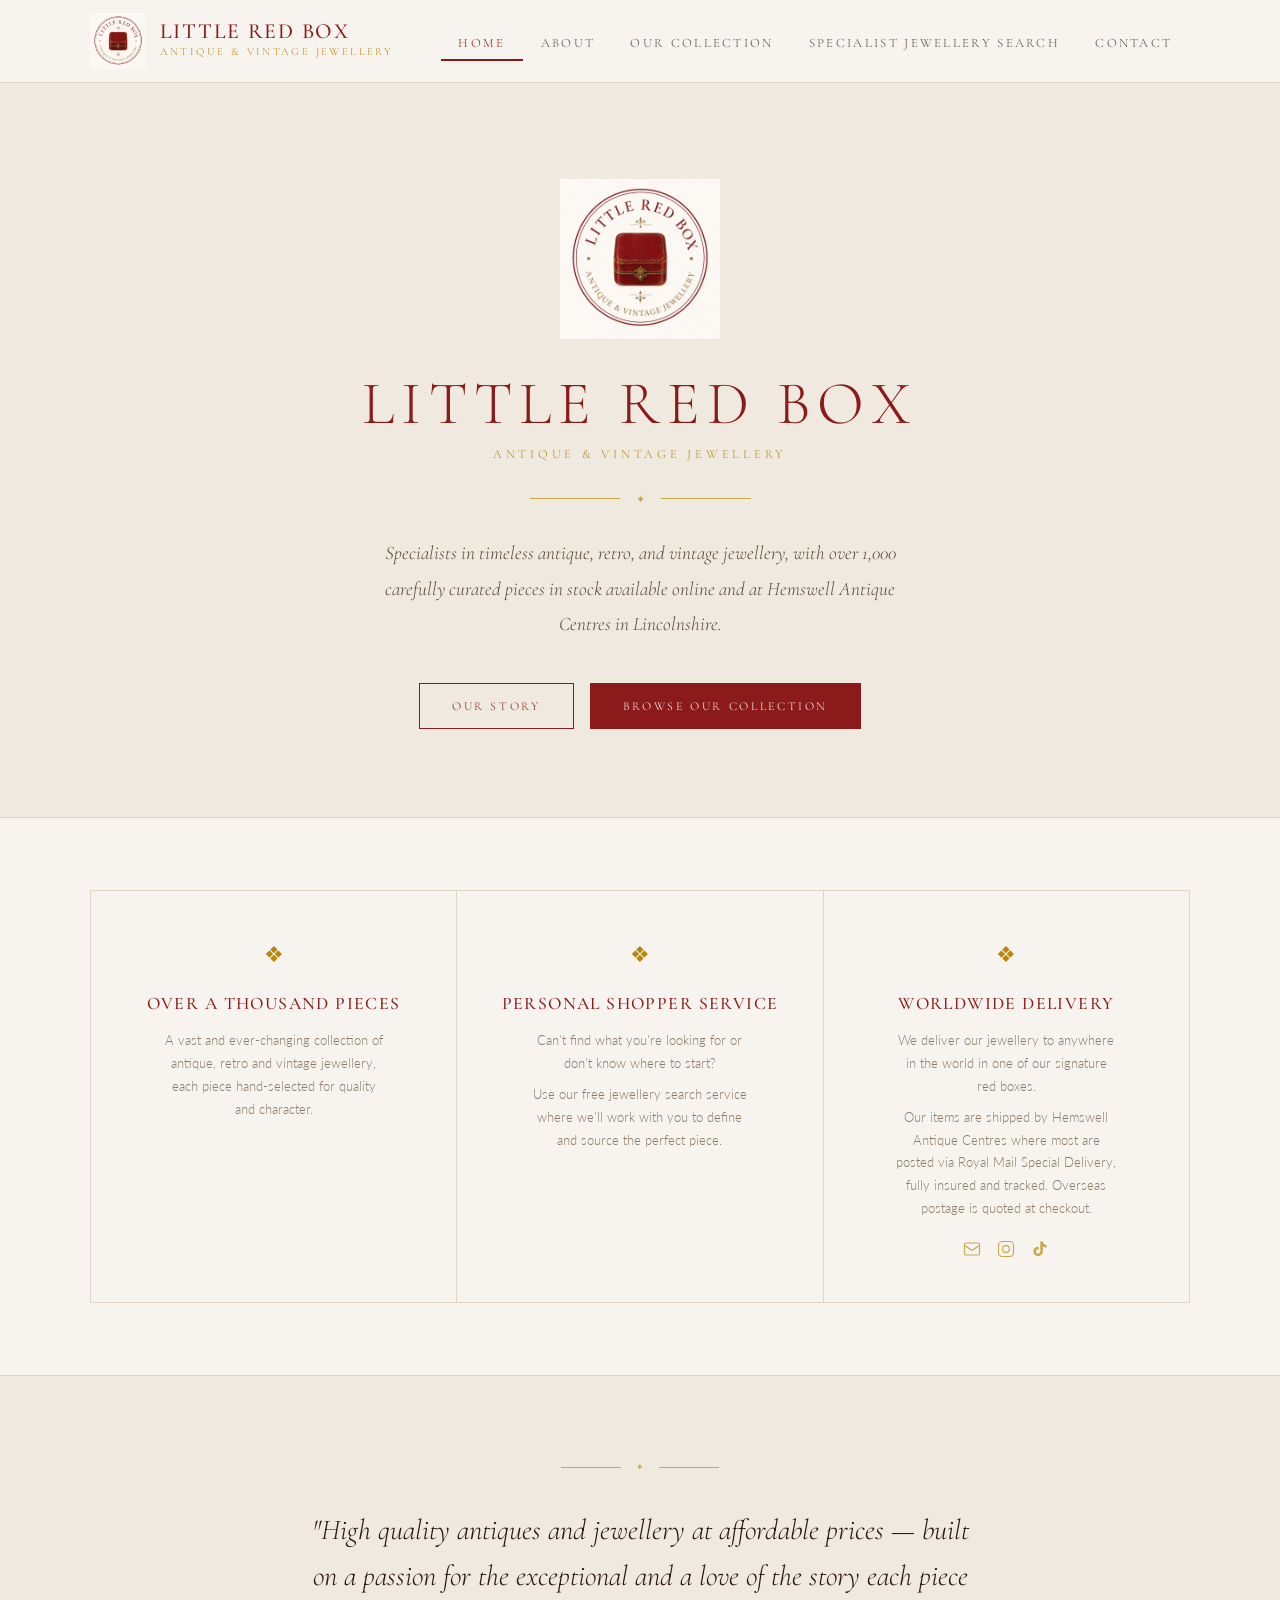
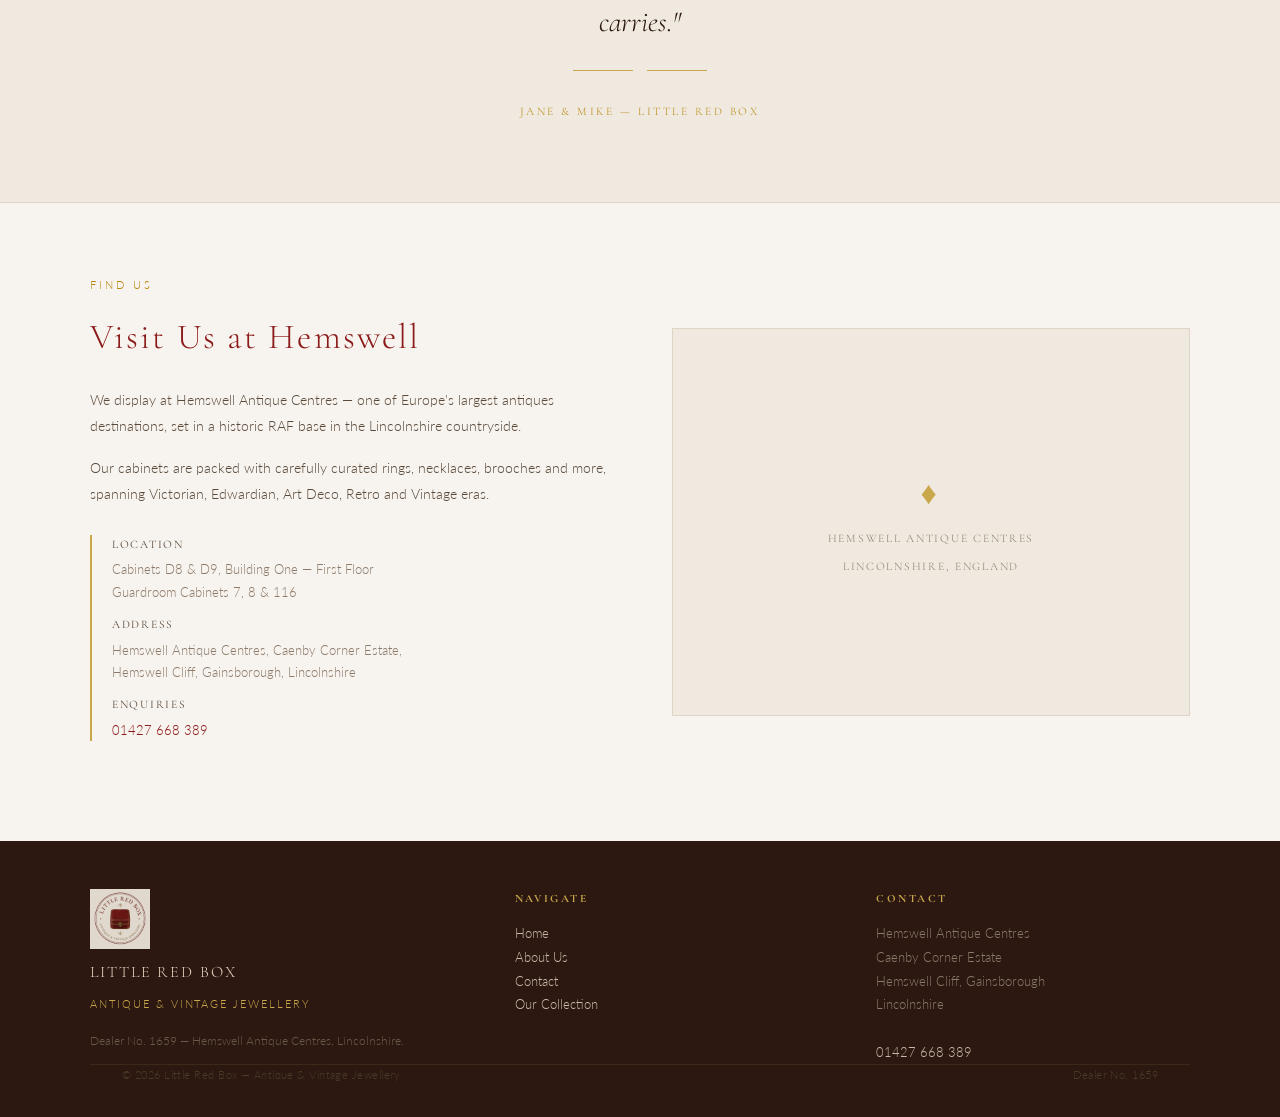
==== commit 3424c8d7: "Swap hero CTA button order — Our Story first, Browse Collection second Co-Authored-By: Claude Sonnet" ====
--- a/index.html
+++ b/index.html
@@ -305,8 +305,8 @@
       <div class="hero-ornament"><span>&#10022;</span></div>
       <p class="hero-lead">Specialists in timeless antique, retro, and vintage jewellery, with over 1,000 carefully curated pieces in stock available online and at Hemswell Antique Centres in Lincolnshire.</p>
       <div class="hero-cta">
+        <a href="about.html" class="btn btn-outline">Our Story</a>
         <a href="https://www.hemswell-antiques.com/dealers/j-a-m-antiques-and-j-a-m-jewellery.html" target="_blank" rel="noopener" class="btn btn-primary">Browse Our Collection</a>
-        <a href="about.html" class="btn btn-outline">Our Story</a>
       </div>
     </section>
 
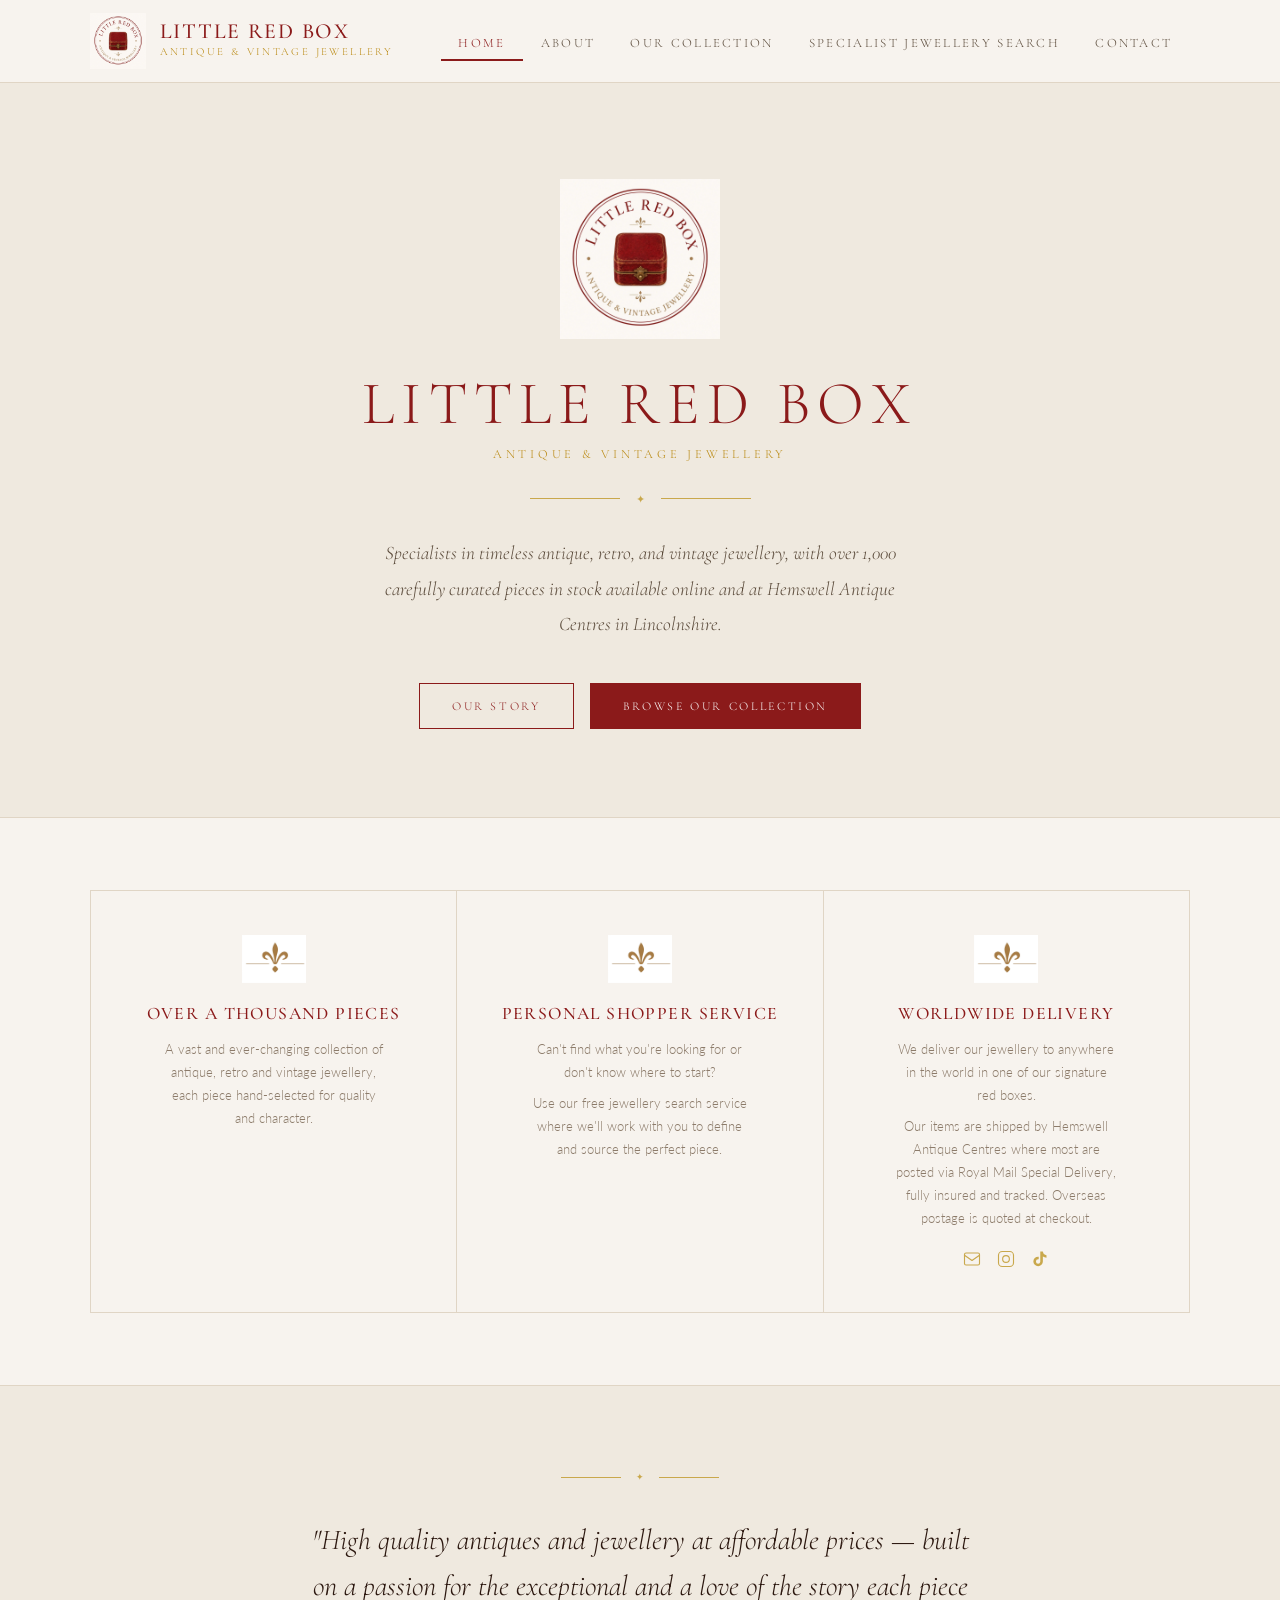
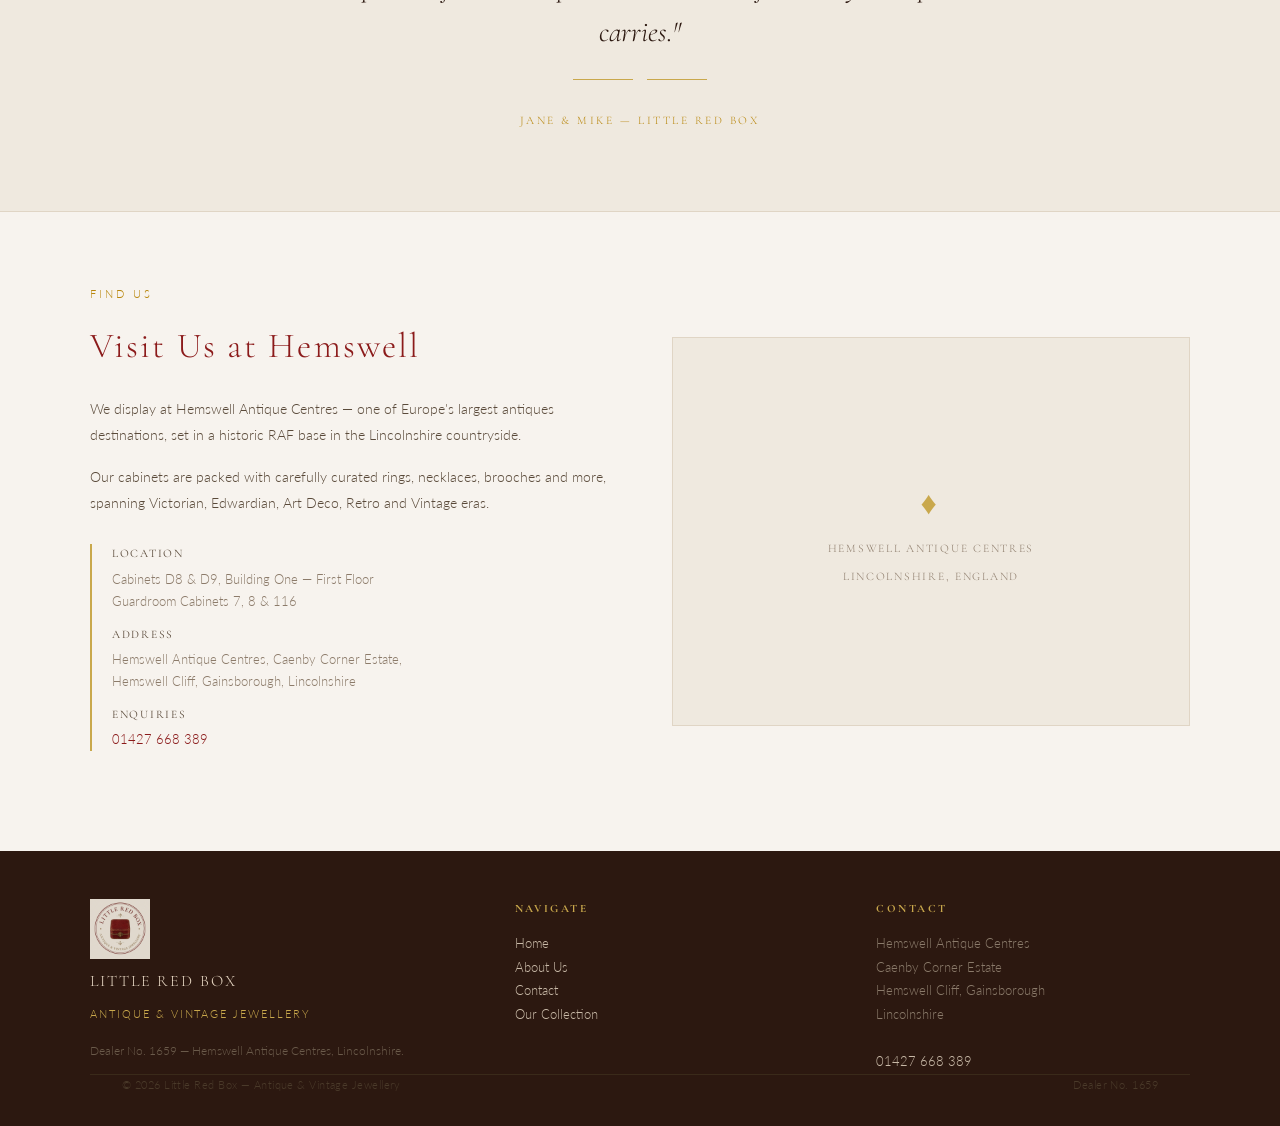
==== commit eca5f3f6: "Replace pillar unicode icons with assets/icon.png Co-Authored-By: Claude Sonnet 4.6 <noreply@anthrop" ====
--- a/index.html
+++ b/index.html
@@ -106,9 +106,9 @@
     }
 
     .pillar-icon {
-      font-size: 1.4rem;
-      color: var(--gold);
-      margin-bottom: 1rem;
+      width: 64px;
+      height: auto;
+      margin: 0 auto 1rem;
       display: block;
     }
 
@@ -314,18 +314,18 @@
     <section class="pillars">
       <div class="pillars-grid">
         <div class="pillar">
-          <span class="pillar-icon">&#10070;</span>
+          <img src="assets/icon.png" alt="" class="pillar-icon">
           <h3>Over A Thousand Pieces</h3>
           <p>A vast and ever-changing collection of antique, retro and vintage jewellery, each piece hand-selected for quality and character.</p>
         </div>
         <div class="pillar">
-          <span class="pillar-icon">&#10070;</span>
+          <img src="assets/icon.png" alt="" class="pillar-icon">
           <h3>Personal Shopper Service</h3>
           <p>Can't find what you're looking for or don't know where to start?</p>
           <p>Use our free jewellery search service where we'll work with you to define and source the perfect piece.</p>
         </div>
         <div class="pillar">
-          <span class="pillar-icon">&#10070;</span>
+          <img src="assets/icon.png" alt="" class="pillar-icon">
           <h3>Worldwide Delivery</h3>
           <p>We deliver our jewellery to anywhere in the world in one of our signature red boxes.</p>
           <p>Our items are shipped by Hemswell Antique Centres where most are posted via Royal Mail Special Delivery, fully insured and tracked. Overseas postage is quoted at checkout.</p>
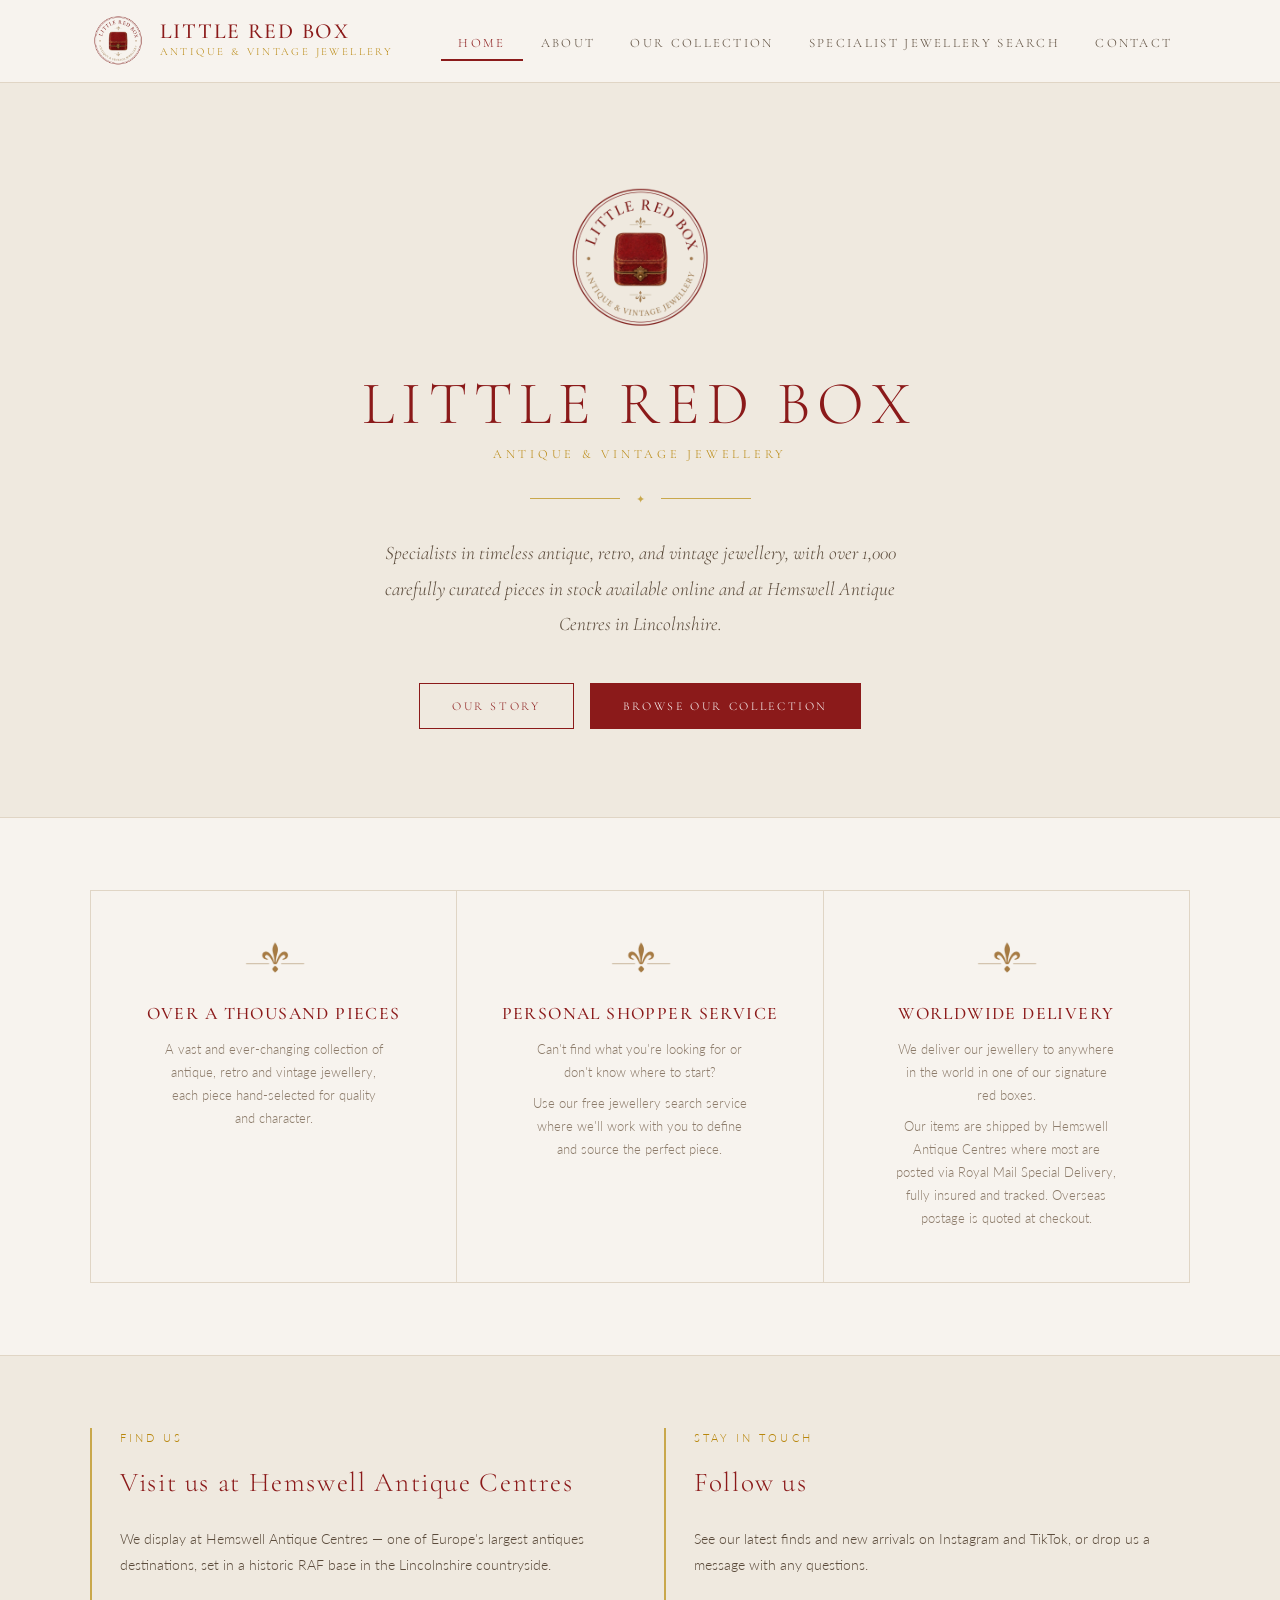
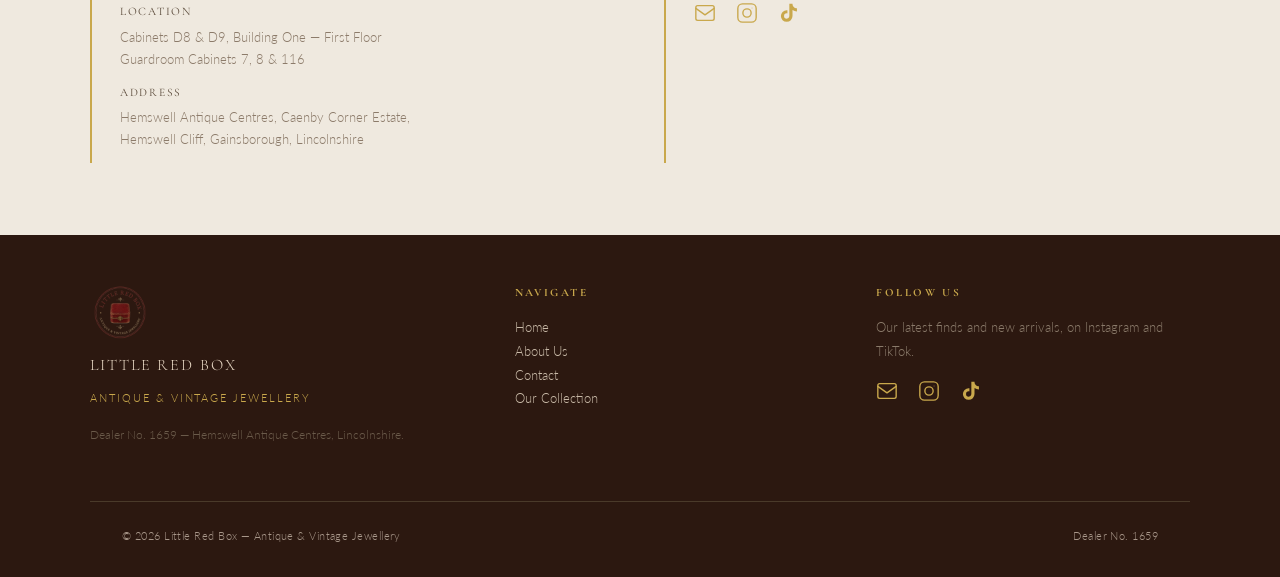
==== commit c305b6a1: "Refresh home, contact and footer layout; transparent logo and icon - Remove white backgrounds from l" ====
--- a/index.html
+++ b/index.html
@@ -130,57 +130,10 @@
       margin: 0 auto 0.5rem;
     }
 
-    .pillar-social {
-      display: flex;
-      justify-content: center;
-      gap: 1rem;
-      margin-top: 1.25rem;
-    }
-
-    .pillar-social a {
-      color: var(--gold-l);
-      transition: color 0.2s;
-      line-height: 0;
-    }
-
-    .pillar-social a:hover { color: var(--crimson); }
-
-    .pillar-social svg {
-      width: 18px;
-      height: 18px;
-    }
-
-    /* ── QUOTE ── */
-    .quote-section {
-      padding: 5rem 2rem;
-      text-align: center;
-      background-color: var(--parchment);
-      border-bottom: 1px solid var(--border);
-    }
-
-    .quote-section blockquote {
-      font-family: 'Cormorant Garamond', serif;
-      font-style: italic;
-      font-size: clamp(1.3rem, 3vw, 1.8rem);
-      font-weight: 300;
-      color: var(--text-dark);
-      max-width: 680px;
-      margin: 0 auto 1.25rem;
-      line-height: 1.6;
-    }
-
-    .quote-section cite {
-      font-family: 'Cormorant Garamond', serif;
-      font-size: 0.72rem;
-      letter-spacing: 0.22em;
-      text-transform: uppercase;
-      color: var(--gold);
-      font-style: normal;
-    }
-
     /* ── VISIT ── */
     .visit-section {
       padding: 4.5rem 2rem;
+      background-color: var(--parchment);
     }
 
     .visit-inner {
@@ -188,11 +141,15 @@
       margin: 0 auto;
       display: grid;
       grid-template-columns: 1fr 1fr;
-      gap: 4rem;
-      align-items: center;
-    }
-
-    .visit-text .eyebrow {
+      gap: 3rem;
+    }
+
+    .visit-card {
+      border-left: 2px solid var(--gold-l);
+      padding-left: 1.75rem;
+    }
+
+    .visit-card .eyebrow {
       font-size: 0.68rem;
       letter-spacing: 0.28em;
       text-transform: uppercase;
@@ -200,35 +157,27 @@
       margin-bottom: 0.75rem;
     }
 
-    .visit-text h2 {
-      font-family: 'Cormorant Garamond', serif;
-      font-size: clamp(1.6rem, 3vw, 2.2rem);
+    .visit-card h2 {
+      font-family: 'Cormorant Garamond', serif;
+      font-size: clamp(1.3rem, 2.4vw, 1.7rem);
       font-weight: 300;
       color: var(--crimson);
       letter-spacing: 0.06em;
       margin-bottom: 1.25rem;
     }
 
-    .visit-text p {
+    .visit-card p {
       font-size: 0.88rem;
       color: var(--text-mid);
       line-height: 1.85;
-      margin-bottom: 1rem;
-    }
-
-    .visit-text p:last-of-type { margin-bottom: 1.75rem; }
-
-    .visit-details {
-      border-left: 2px solid var(--gold-l);
-      padding-left: 1.25rem;
-      margin-top: 1.5rem;
+      margin-bottom: 1.5rem;
     }
 
     .visit-details p {
       font-size: 0.82rem;
       color: var(--text-light);
-      margin-bottom: 0;
       line-height: 1.7;
+      margin-bottom: 0.75rem;
     }
 
     .visit-details strong {
@@ -242,30 +191,9 @@
       margin-bottom: 0.25rem;
     }
 
-    .visit-map-placeholder {
-      background-color: var(--parchment);
-      border: 1px solid var(--border);
-      aspect-ratio: 4 / 3;
-      display: flex;
-      flex-direction: column;
-      align-items: center;
-      justify-content: center;
-      gap: 0.5rem;
-    }
-
-    .visit-map-placeholder span {
-      font-family: 'Cormorant Garamond', serif;
-      font-size: 0.72rem;
-      letter-spacing: 0.15em;
-      text-transform: uppercase;
-      color: var(--text-light);
-    }
-
-    .visit-map-placeholder .map-icon { font-size: 2rem; color: var(--gold-l); }
-
     @media (max-width: 820px) {
       .pillars-grid { grid-template-columns: 1fr; }
-      .visit-inner { grid-template-columns: 1fr; gap: 2rem; }
+      .visit-inner { grid-template-columns: 1fr; gap: 2.5rem; }
     }
   </style>
 </head>
@@ -306,7 +234,7 @@
       <p class="hero-lead">Specialists in timeless antique, retro, and vintage jewellery, with over 1,000 carefully curated pieces in stock available online and at Hemswell Antique Centres in Lincolnshire.</p>
       <div class="hero-cta">
         <a href="about.html" class="btn btn-outline">Our Story</a>
-        <a href="https://www.hemswell-antiques.com/dealers/j-a-m-antiques-and-j-a-m-jewellery.html" target="_blank" rel="noopener" class="btn btn-primary">Browse Our Collection</a>
+        <a href="collection.html" class="btn btn-primary">Browse Our Collection</a>
       </div>
     </section>
 
@@ -329,7 +257,27 @@
           <h3>Worldwide Delivery</h3>
           <p>We deliver our jewellery to anywhere in the world in one of our signature red boxes.</p>
           <p>Our items are shipped by Hemswell Antique Centres where most are posted via Royal Mail Special Delivery, fully insured and tracked. Overseas postage is quoted at checkout.</p>
-          <div class="pillar-social">
+        </div>
+      </div>
+    </section>
+
+    <!-- Visit -->
+    <section class="visit-section">
+      <div class="visit-inner">
+        <div class="visit-card">
+          <p class="eyebrow">Find Us</p>
+          <h2>Visit us at Hemswell Antique Centres</h2>
+          <p>We display at Hemswell Antique Centres — one of Europe's largest antiques destinations, set in a historic RAF base in the Lincolnshire countryside.</p>
+          <div class="visit-details">
+            <p><strong>Location</strong>Cabinets D8 &amp; D9, Building One — First Floor<br>Guardroom Cabinets 7, 8 &amp; 116</p>
+            <p><strong>Address</strong>Hemswell Antique Centres, Caenby Corner Estate,<br>Hemswell Cliff, Gainsborough, Lincolnshire</p>
+          </div>
+        </div>
+        <div class="visit-card">
+          <p class="eyebrow">Stay in Touch</p>
+          <h2>Follow us</h2>
+          <p>See our latest finds and new arrivals on Instagram and TikTok, or drop us a message with any questions.</p>
+          <div class="social-links">
             <a href="contact.html" aria-label="Contact us">
               <svg xmlns="http://www.w3.org/2000/svg" viewBox="0 0 24 24" fill="none" stroke="currentColor" stroke-width="1.5" stroke-linecap="round" stroke-linejoin="round"><rect x="2" y="4" width="20" height="16" rx="2"/><path d="M2 7l10 7 10-7"/></svg>
             </a>
@@ -344,36 +292,6 @@
       </div>
     </section>
 
-    <!-- Quote -->
-    <section class="quote-section">
-      <div class="ornament" style="margin-bottom:2rem;"><span>&#10022;</span></div>
-      <blockquote>"High quality antiques and jewellery at affordable prices — built on a passion for the exceptional and a love of the story each piece carries."</blockquote>
-      <div class="ornament" style="margin:1.5rem auto;"></div>
-      <cite>Jane &amp; Mike — Little Red Box</cite>
-    </section>
-
-    <!-- Visit -->
-    <section class="visit-section">
-      <div class="visit-inner">
-        <div class="visit-text">
-          <p class="eyebrow">Find Us</p>
-          <h2>Visit Us at Hemswell</h2>
-          <p>We display at Hemswell Antique Centres — one of Europe's largest antiques destinations, set in a historic RAF base in the Lincolnshire countryside.</p>
-          <p>Our cabinets are packed with carefully curated rings, necklaces, brooches and more, spanning Victorian, Edwardian, Art Deco, Retro and Vintage eras.</p>
-          <div class="visit-details">
-            <p><strong>Location</strong>Cabinets D8 &amp; D9, Building One — First Floor<br>Guardroom Cabinets 7, 8 &amp; 116</p>
-            <p style="margin-top:0.75rem;"><strong>Address</strong>Hemswell Antique Centres, Caenby Corner Estate,<br>Hemswell Cliff, Gainsborough, Lincolnshire</p>
-            <p style="margin-top:0.75rem;"><strong>Enquiries</strong><a href="tel:01427668389" style="color:var(--crimson);text-decoration:none;">01427 668 389</a></p>
-          </div>
-        </div>
-        <div class="visit-map-placeholder">
-          <span class="map-icon">&#9830;</span>
-          <span>Hemswell Antique Centres</span>
-          <span>Lincolnshire, England</span>
-        </div>
-      </div>
-    </section>
-
   </main>
 
   <!-- ══ FOOTER ══ -->
@@ -395,14 +313,19 @@
         </p>
       </div>
       <div class="footer-col">
-        <h4>Contact</h4>
-        <address>
-          Hemswell Antique Centres<br>
-          Caenby Corner Estate<br>
-          Hemswell Cliff, Gainsborough<br>
-          Lincolnshire<br><br>
-          <a href="tel:01427668389">01427 668 389</a>
-        </address>
+        <h4>Follow Us</h4>
+        <p>Our latest finds and new arrivals, on Instagram and TikTok.</p>
+        <div class="social-links">
+          <a href="contact.html" aria-label="Contact us">
+            <svg xmlns="http://www.w3.org/2000/svg" viewBox="0 0 24 24" fill="none" stroke="currentColor" stroke-width="1.5" stroke-linecap="round" stroke-linejoin="round"><rect x="2" y="4" width="20" height="16" rx="2"/><path d="M2 7l10 7 10-7"/></svg>
+          </a>
+          <a href="https://www.instagram.com/little.red.box.jewellery?igsh=c3V3YnBmN3FnaTFx" target="_blank" rel="noopener" aria-label="Instagram">
+            <svg xmlns="http://www.w3.org/2000/svg" viewBox="0 0 24 24" fill="none" stroke="currentColor" stroke-width="1.5" stroke-linecap="round" stroke-linejoin="round"><rect x="2" y="2" width="20" height="20" rx="5" ry="5"/><circle cx="12" cy="12" r="4.5"/><circle cx="17.5" cy="6.5" r="0.5" fill="currentColor" stroke="none"/></svg>
+          </a>
+          <a href="https://www.tiktok.com/@little.red.box.jewellery?_r=1&_t=ZN-96BzA6Npfcc" target="_blank" rel="noopener" aria-label="TikTok">
+            <svg xmlns="http://www.w3.org/2000/svg" viewBox="0 0 24 24" fill="currentColor"><path d="M19.59 6.69a4.83 4.83 0 01-3.77-4.25V2h-3.45v13.67a2.89 2.89 0 01-2.88 2.5 2.89 2.89 0 01-2.89-2.89 2.89 2.89 0 012.89-2.89c.28 0 .54.04.79.1V9.01a6.27 6.27 0 00-.79-.05 6.34 6.34 0 00-6.34 6.34 6.34 6.34 0 006.34 6.34 6.34 6.34 0 006.33-6.34V8.77a8.27 8.27 0 004.84 1.55V6.88a4.85 4.85 0 01-1.07-.19z"/></svg>
+          </a>
+        </div>
       </div>
     </div>
     <div class="footer-bottom container">
--- a/styles.css
+++ b/styles.css
@@ -228,17 +228,40 @@
 
 .footer-col a:hover { color: var(--gold-l); }
 
-.footer-bottom {
+.footer-col .social-links { margin-top: 1rem; }
+.footer-col .social-links a { color: var(--gold-l); }
+.footer-col .social-links a:hover { color: #E8D8C4; }
+
+.site-footer .footer-bottom {
   max-width: 1100px;
-  margin: 2rem auto 0;
-  padding-top: 1.25rem;
-  border-top: 1px solid #3A2A1A;
+  margin: 3.5rem auto 0;
+  padding-top: 1.5rem;
+  border-top: 1px solid #4A3A2A;
   display: flex;
   align-items: center;
   justify-content: space-between;
   font-size: 0.7rem;
-  color: #4A3A2A;
+  color: #A8978A;
   letter-spacing: 0.04em;
+}
+
+/* ─── SOCIAL LINKS ──────────────────────────────── */
+.social-links {
+  display: flex;
+  gap: 1.25rem;
+}
+
+.social-links a {
+  color: var(--gold-l);
+  transition: color 0.2s;
+  line-height: 0;
+}
+
+.social-links a:hover { color: var(--crimson); }
+
+.social-links svg {
+  width: 22px;
+  height: 22px;
 }
 
 /* ─── UTILITIES ───────────────────────────────────── */
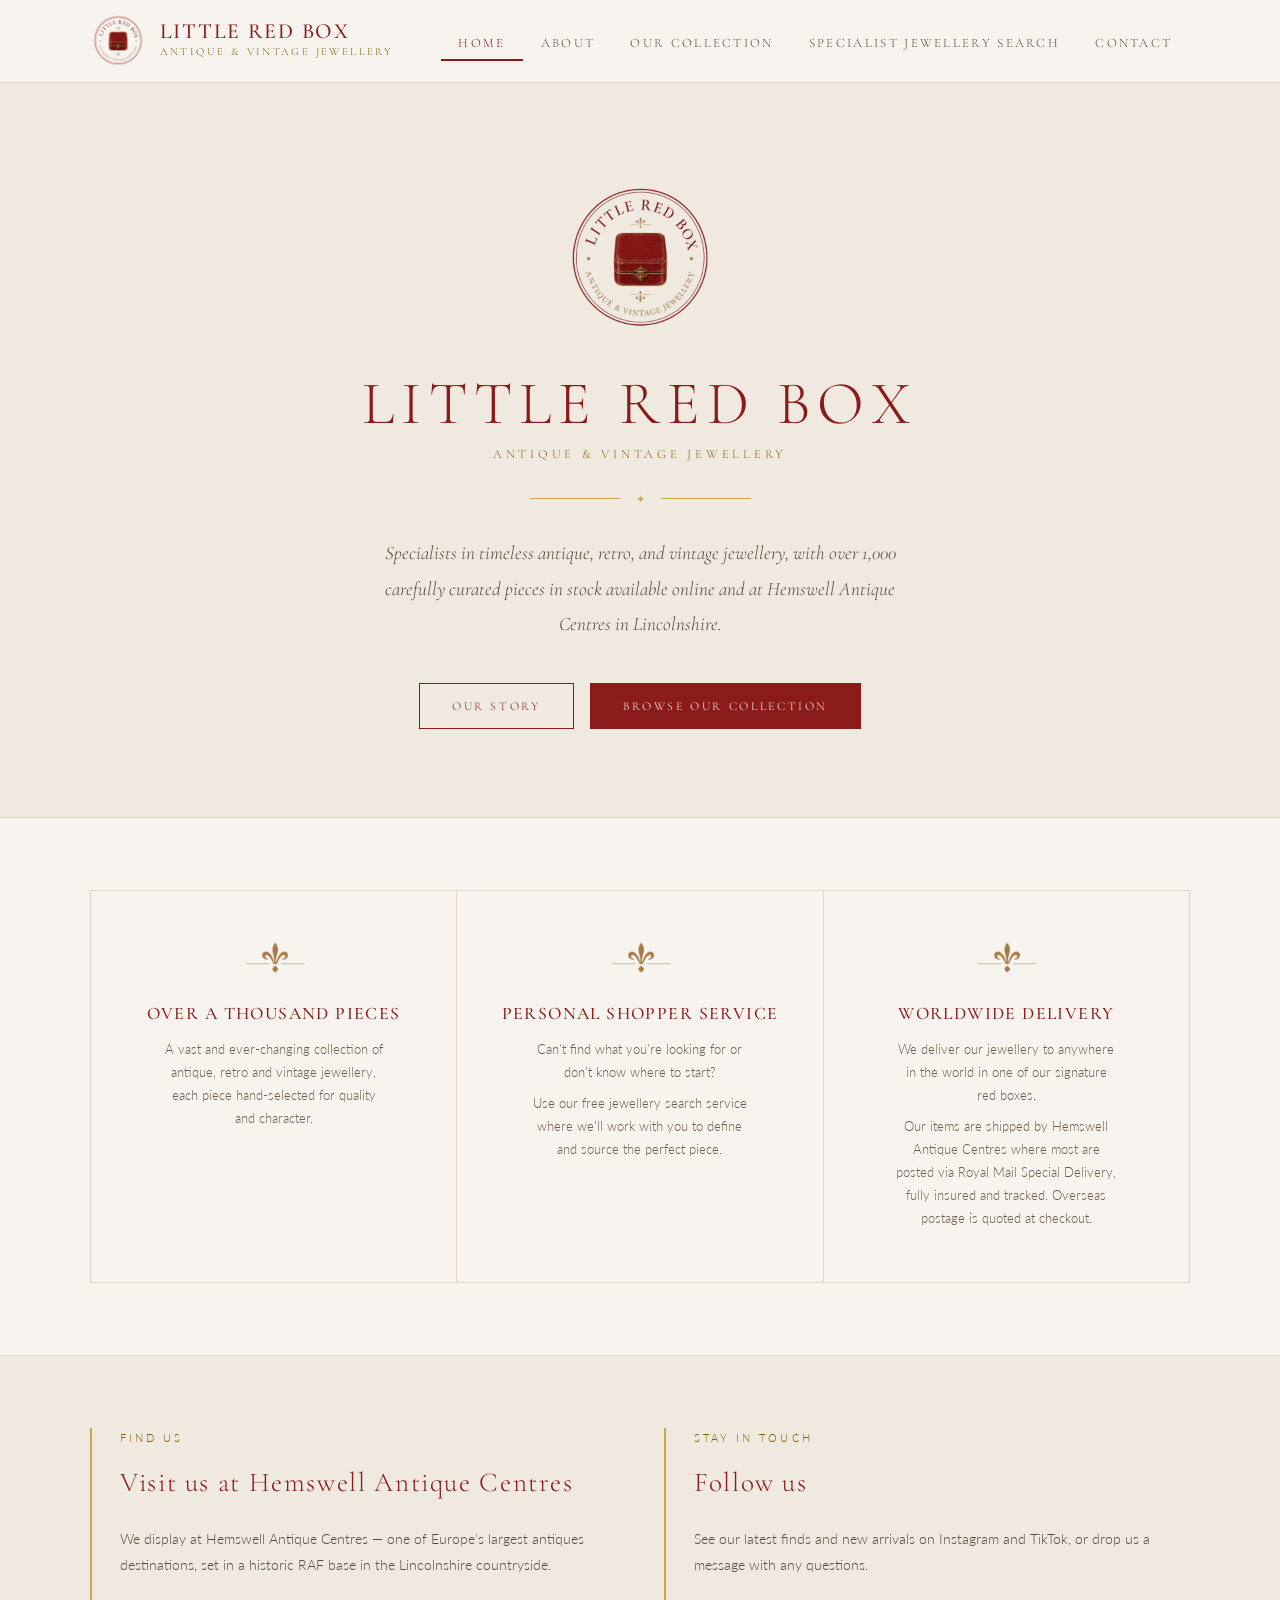
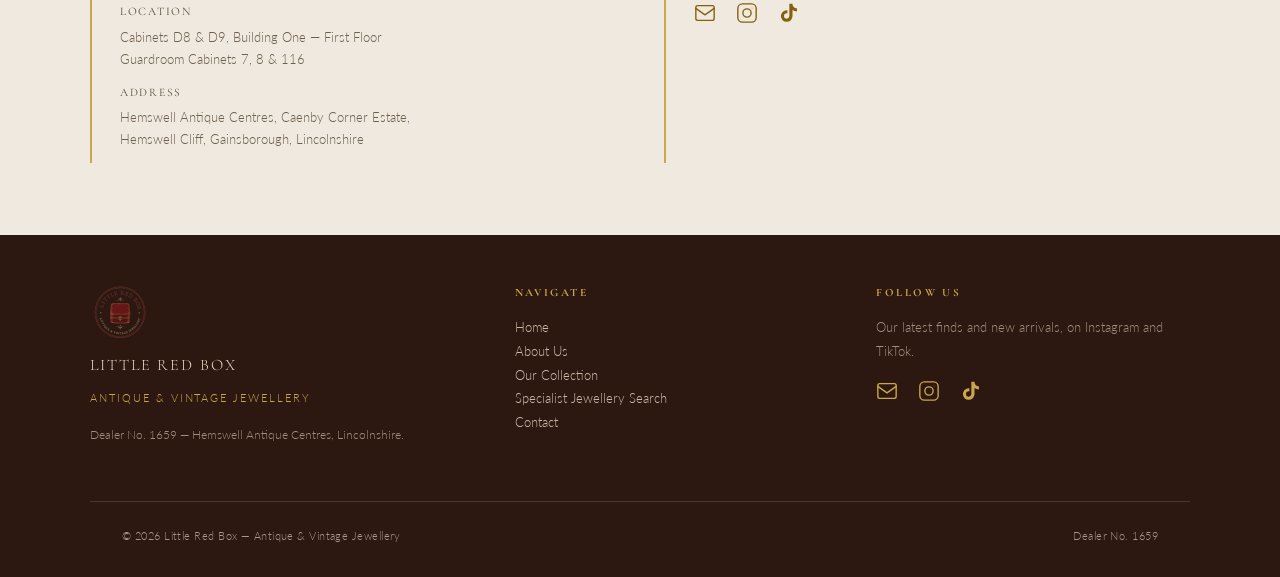
==== commit 79293d16: "Accessibility fixes, SEO metadata and clean URLs - Contrast: darken --gold and --text-light, lighten" ====
--- a/index.html
+++ b/index.html
@@ -1,9 +1,50 @@
 <!DOCTYPE html>
-<html lang="en">
+<html lang="en-GB">
 <head>
   <meta charset="UTF-8">
   <meta name="viewport" content="width=device-width, initial-scale=1.0">
   <title>Little Red Box — Antique &amp; Vintage Jewellery</title>
+  <meta name="description" content="Antique, retro and vintage jewellery specialists with over 1,000 hand-picked pieces, available online and at Hemswell Antique Centres, Lincolnshire.">
+  <link rel="canonical" href="https://littleredbox.co.uk/">
+  <meta name="theme-color" content="#F7F3EE">
+  <link rel="icon" type="image/png" sizes="32x32" href="assets/favicon-32.png">
+  <link rel="apple-touch-icon" href="assets/apple-touch-icon.png">
+
+  <meta property="og:type" content="website">
+  <meta property="og:site_name" content="Little Red Box">
+  <meta property="og:locale" content="en_GB">
+  <meta property="og:title" content="Little Red Box — Antique &amp; Vintage Jewellery">
+  <meta property="og:description" content="Antique, retro and vintage jewellery specialists with over 1,000 hand-picked pieces, available online and at Hemswell Antique Centres, Lincolnshire.">
+  <meta property="og:url" content="https://littleredbox.co.uk/">
+  <meta property="og:image" content="https://littleredbox.co.uk/assets/og-image.jpg">
+  <meta property="og:image:width" content="1200">
+  <meta property="og:image:height" content="630">
+  <meta property="og:image:alt" content="Little Red Box — Antique &amp; Vintage Jewellery logo">
+  <meta name="twitter:card" content="summary_large_image">
+
+  <script type="application/ld+json">
+  {
+    "@context": "https://schema.org",
+    "@type": "JewelryStore",
+    "name": "Little Red Box",
+    "description": "Antique, retro and vintage jewellery specialists.",
+    "url": "https://littleredbox.co.uk/",
+    "logo": "https://littleredbox.co.uk/assets/logo.png",
+    "image": "https://littleredbox.co.uk/assets/og-image.jpg",
+    "address": {
+      "@type": "PostalAddress",
+      "streetAddress": "Hemswell Antique Centres, Caenby Corner Estate, Hemswell Cliff",
+      "addressLocality": "Gainsborough",
+      "addressRegion": "Lincolnshire",
+      "postalCode": "DN21 5TJ",
+      "addressCountry": "GB"
+    },
+    "sameAs": [
+      "https://www.instagram.com/little.red.box.jewellery/",
+      "https://www.tiktok.com/@little.red.box.jewellery"
+    ]
+  }
+  </script>
   <link rel="preconnect" href="https://fonts.googleapis.com">
   <link rel="preconnect" href="https://fonts.gstatic.com" crossorigin>
   <link href="https://fonts.googleapis.com/css2?family=Cormorant+Garamond:ital,wght@0,300;0,400;0,500;0,600;1,300;1,400;1,500&family=Lato:wght@300;400&display=swap" rel="stylesheet">
@@ -202,21 +243,21 @@
   <!-- ══ HEADER ══ -->
   <header class="site-header">
     <div class="header-inner">
-      <a href="index.html" class="header-logo">
+      <a href="./" class="header-logo">
         <img src="assets/logo.png" alt="Little Red Box">
         <div class="header-logo-text">
           <span class="brand">Little Red Box</span>
           <span class="tagline">Antique &amp; Vintage Jewellery</span>
         </div>
       </a>
-      <button class="nav-toggle" aria-label="Toggle menu" aria-expanded="false"><span></span><span></span><span></span></button>
-      <nav>
+      <button class="nav-toggle" aria-label="Menu" aria-expanded="false" aria-controls="site-nav"><span></span><span></span><span></span></button>
+      <nav id="site-nav" aria-label="Main">
         <ul class="header-nav">
-          <li><a href="index.html" class="active">Home</a></li>
-          <li><a href="about.html">About</a></li>
-          <li><a href="collection.html" class="nav-collection">Our Collection</a></li>
-          <li><a href="search.html">Specialist Jewellery Search</a></li>
-          <li><a href="contact.html">Contact</a></li>
+          <li><a href="./" class="active" aria-current="page">Home</a></li>
+          <li><a href="about">About</a></li>
+          <li><a href="collection" class="nav-collection">Our Collection</a></li>
+          <li><a href="search">Specialist Jewellery Search</a></li>
+          <li><a href="contact">Contact</a></li>
         </ul>
       </nav>
     </div>
@@ -233,8 +274,8 @@
       <div class="hero-ornament"><span>&#10022;</span></div>
       <p class="hero-lead">Specialists in timeless antique, retro, and vintage jewellery, with over 1,000 carefully curated pieces in stock available online and at Hemswell Antique Centres in Lincolnshire.</p>
       <div class="hero-cta">
-        <a href="about.html" class="btn btn-outline">Our Story</a>
-        <a href="collection.html" class="btn btn-primary">Browse Our Collection</a>
+        <a href="about" class="btn btn-outline">Our Story</a>
+        <a href="collection" class="btn btn-primary">Browse Our Collection</a>
       </div>
     </section>
 
@@ -278,7 +319,7 @@
           <h2>Follow us</h2>
           <p>See our latest finds and new arrivals on Instagram and TikTok, or drop us a message with any questions.</p>
           <div class="social-links">
-            <a href="contact.html" aria-label="Contact us">
+            <a href="contact" aria-label="Contact us">
               <svg xmlns="http://www.w3.org/2000/svg" viewBox="0 0 24 24" fill="none" stroke="currentColor" stroke-width="1.5" stroke-linecap="round" stroke-linejoin="round"><rect x="2" y="4" width="20" height="16" rx="2"/><path d="M2 7l10 7 10-7"/></svg>
             </a>
             <a href="https://www.instagram.com/little.red.box.jewellery?igsh=c3V3YnBmN3FnaTFx" target="_blank" rel="noopener" aria-label="Instagram">
@@ -306,17 +347,18 @@
       <div class="footer-col">
         <h4>Navigate</h4>
         <p>
-          <a href="index.html">Home</a><br>
-          <a href="about.html">About Us</a><br>
-          <a href="contact.html">Contact</a><br>
-          <a href="collection.html">Our Collection</a>
+          <a href="./" aria-current="page">Home</a><br>
+          <a href="about">About Us</a><br>
+          <a href="collection">Our Collection</a><br>
+          <a href="search">Specialist Jewellery Search</a><br>
+          <a href="contact">Contact</a>
         </p>
       </div>
       <div class="footer-col">
         <h4>Follow Us</h4>
         <p>Our latest finds and new arrivals, on Instagram and TikTok.</p>
         <div class="social-links">
-          <a href="contact.html" aria-label="Contact us">
+          <a href="contact" aria-label="Contact us">
             <svg xmlns="http://www.w3.org/2000/svg" viewBox="0 0 24 24" fill="none" stroke="currentColor" stroke-width="1.5" stroke-linecap="round" stroke-linejoin="round"><rect x="2" y="4" width="20" height="16" rx="2"/><path d="M2 7l10 7 10-7"/></svg>
           </a>
           <a href="https://www.instagram.com/little.red.box.jewellery?igsh=c3V3YnBmN3FnaTFx" target="_blank" rel="noopener" aria-label="Instagram">
--- a/styles.css
+++ b/styles.css
@@ -4,7 +4,7 @@
 :root {
   --crimson:    #8B1A1A;
   --crimson-d:  #6A1212;
-  --gold:       #B8860B;
+  --gold:       #84610A;
   --gold-l:     #C9A84C;
   --cream:      #F7F3EE;
   --parchment:  #EFE9DF;
@@ -12,10 +12,17 @@
   --border:     #E0D5C5;
   --text-dark:  #2C1810;
   --text-mid:   #5A4A3A;
-  --text-light: #8C7B6A;
+  --text-light: #6E5E4E;
 }
 
 html { scroll-behavior: smooth; }
+
+:focus-visible {
+  outline: 2px solid var(--crimson);
+  outline-offset: 3px;
+}
+
+.site-footer :focus-visible { outline-color: var(--gold-l); }
 
 body {
   font-family: 'Lato', sans-serif;
@@ -198,7 +205,7 @@
 
 .footer-logo-col .f-copy {
   font-size: 0.78rem;
-  color: #6A5A4A;
+  color: #A08F7D;
   margin-top: 0.4rem;
   line-height: 1.7;
 }
@@ -217,7 +224,7 @@
   font-style: normal;
   font-size: 0.8rem;
   line-height: 1.85;
-  color: #8A7A6A;
+  color: #A08F7D;
 }
 
 .footer-col a {
@@ -252,7 +259,7 @@
 }
 
 .social-links a {
-  color: var(--gold-l);
+  color: var(--gold);
   transition: color 0.2s;
   line-height: 0;
 }
@@ -370,13 +377,18 @@
     flex: 0 0 100%;
     max-height: 0;
     overflow: hidden;
-    transition: max-height 0.35s ease, border-color 0.1s;
+    /* visibility keeps the closed menu out of the tab order and screen readers;
+       it flips after the collapse animation finishes */
+    visibility: hidden;
+    transition: max-height 0.35s ease, border-color 0.1s, visibility 0s linear 0.35s;
     border-top: 1px solid transparent;
   }
 
   .site-header.nav-open nav {
     max-height: 500px;
     border-top-color: var(--border);
+    visibility: visible;
+    transition: max-height 0.35s ease, border-color 0.1s, visibility 0s;
   }
 
   .header-nav {
